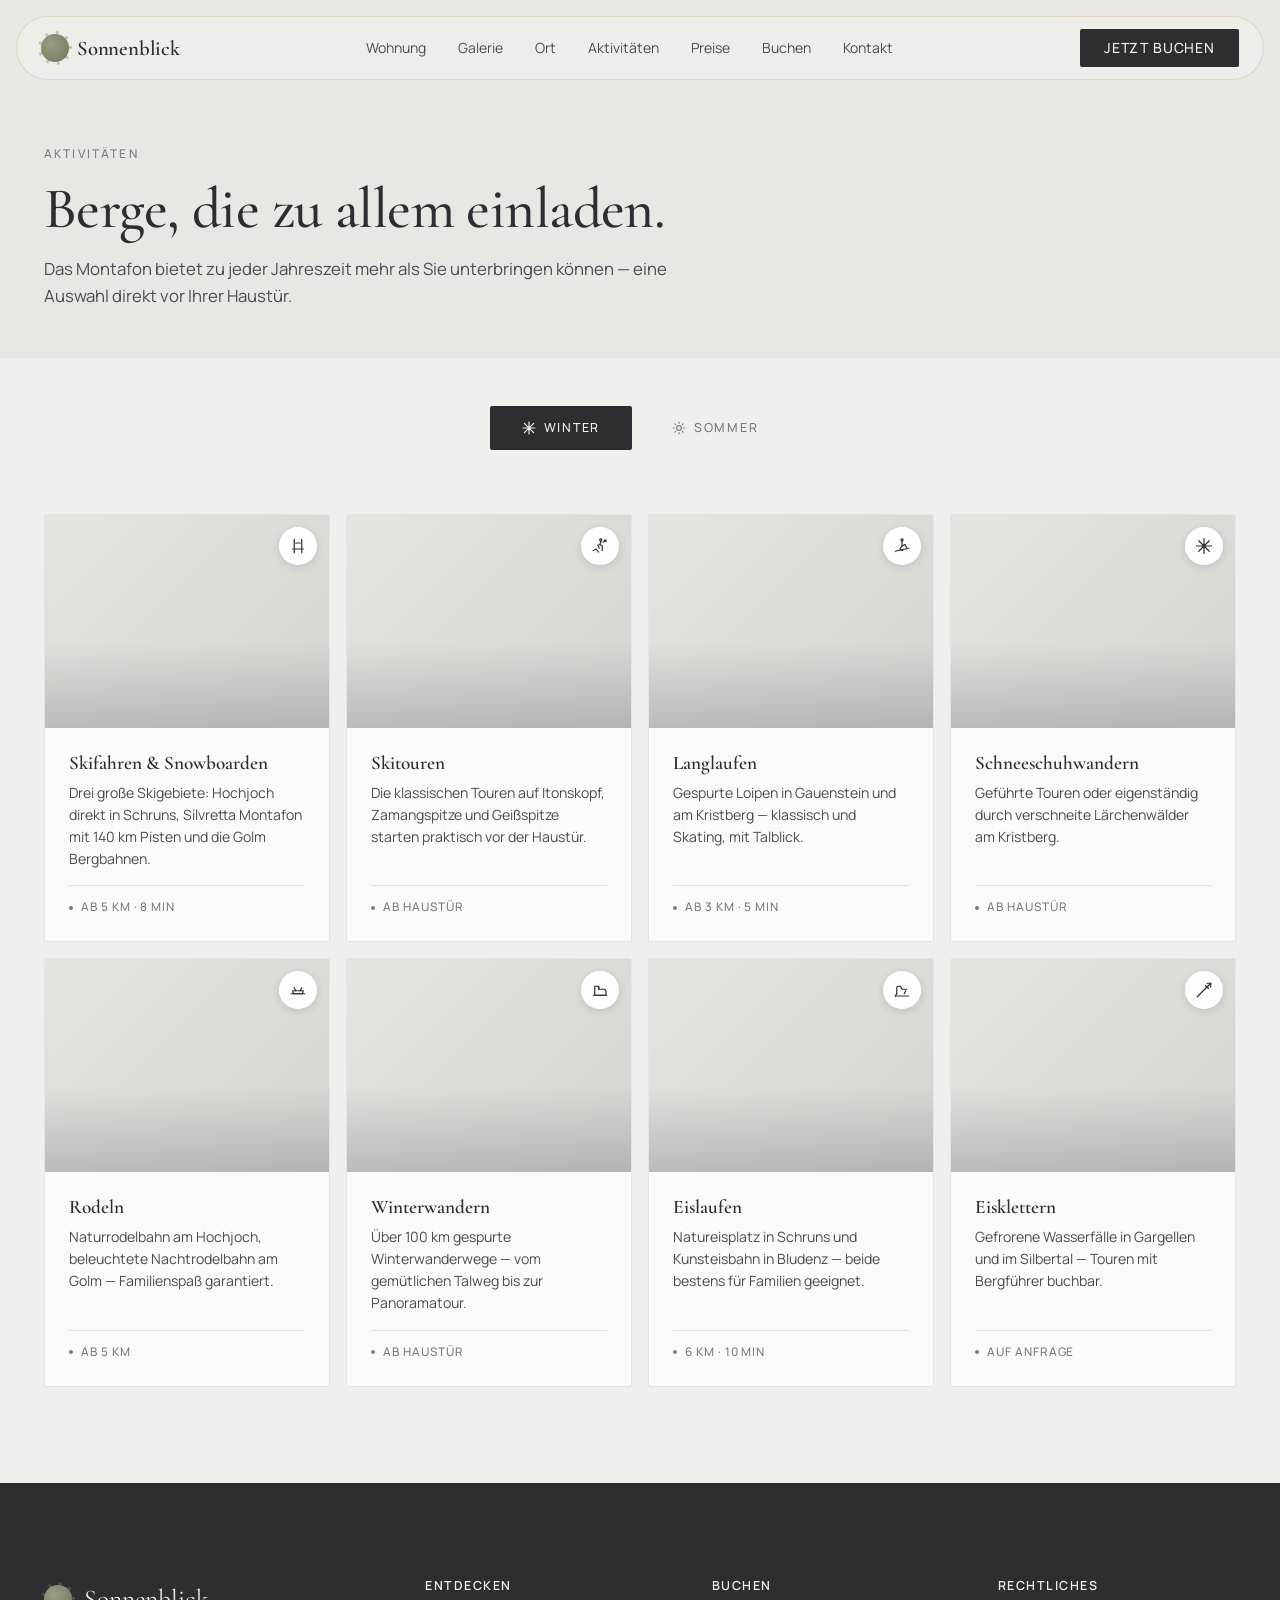
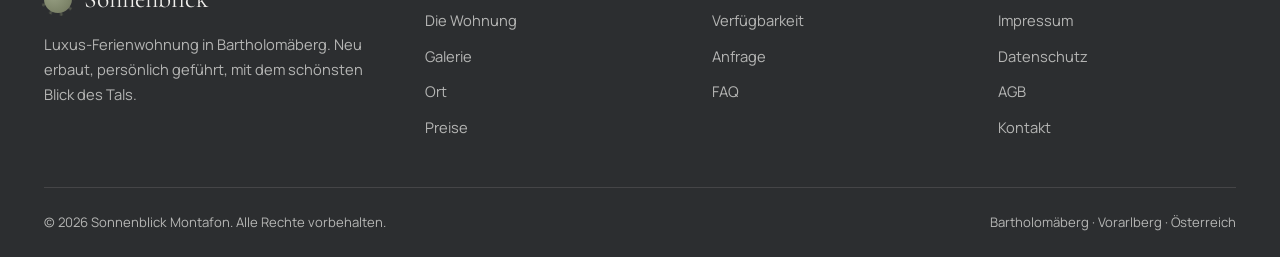
==== aktivitaeten/index.html @ 20664fe9 "Alpine Stein Palette, Aktivitaeten eigene Seite, Polish - Neue Farbpalette: Off-White, Schiefer-Ink," ====
<!DOCTYPE html>
<html lang="de">
<head>
<meta charset="UTF-8" />
<meta name="viewport" content="width=device-width, initial-scale=1.0, viewport-fit=cover" />
<meta name="theme-color" content="#23271F" />
<meta name="description" content="Aktivitäten im Montafon — Winter und Sommer rund um die Ferienwohnung Sonnenblick in Bartholomäberg." />
<title>Aktivitäten · Sonnenblick Montafon</title>
<link rel="preconnect" href="https://fonts.googleapis.com" />
<link rel="preconnect" href="https://fonts.gstatic.com" crossorigin />
<link href="https://fonts.googleapis.com/css2?family=Cormorant+Garamond:ital,wght@0,400;0,500;0,600;0,700;1,400&family=Manrope:wght@400;500;600;700&display=swap" rel="stylesheet" />
<link rel="stylesheet" href="../styles.css" />
<script src="https://cdn.jsdelivr.net/npm/@supabase/supabase-js@2/dist/umd/supabase.min.js"></script>
</head>
<body data-base="..">

<a href="#main" class="skip-link">Zum Inhalt springen</a>

<nav class="nav scrolled" id="nav">
  <a href="../" class="nav-logo">
    <span class="nav-logo-mark"></span>
    <span data-text="brand">Sonnenblick</span>
  </a>
  <div class="nav-links">
    <a href="../wohnung/">Wohnung</a>
    <a href="../galerie/">Galerie</a>
    <a href="../lage/">Ort</a>
    <a href="../aktivitaeten/" class="active">Aktivitäten</a>
    <a href="../preise/">Preise</a>
    <a href="../buchen/">Buchen</a>
    <a href="../kontakt/">Kontakt</a>
  </div>
  <a href="../buchen/" class="btn btn-primary nav-cta">Jetzt buchen</a>
  <button class="nav-toggle" aria-label="Menü öffnen" id="navToggle"><span></span></button>
</nav>

<header class="subpage-hero">
  <div class="container">
    <div class="eyebrow">Aktivitäten</div>
    <h1 data-text="activities_title">Was vor der Haustür wartet.</h1>
    <p data-text="activities_subtitle"></p>
  </div>
</header>

<main id="main">
<section class="activities" id="activities" style="padding-top: var(--s-7);">
  <div class="container">
    <div class="activities-tabs reveal">
      <button class="activity-tab active" data-pane="winter">
        <svg viewBox="0 0 24 24" fill="none" stroke="currentColor" stroke-width="2" stroke-linecap="round"><path d="M12 2v20M2 12h20M4 4l16 16M20 4L4 20"/></svg>
        Winter
      </button>
      <button class="activity-tab" data-pane="summer">
        <svg viewBox="0 0 24 24" fill="none" stroke="currentColor" stroke-width="2" stroke-linecap="round"><circle cx="12" cy="12" r="4"/><path d="M12 2v2M12 20v2M4.93 4.93l1.41 1.41M17.66 17.66l1.41 1.41M2 12h2M20 12h2M4.93 19.07l1.41-1.41M17.66 6.34l1.41-1.41"/></svg>
        Sommer
      </button>
    </div>
    <div class="activities-grid reveal" id="activitiesGrid"></div>
  </div>
</section>
</main>

<footer class="footer">
  <div class="container">
    <div class="footer-grid">
      <div>
        <div class="footer-brand">
          <span class="nav-logo-mark"></span>
          <span data-text="brand">Sonnenblick</span>
        </div>
        <p class="footer-tagline" data-text="footer_tagline"></p>
      </div>
      <div class="footer-col">
        <h4>Entdecken</h4>
        <ul>
          <li><a href="../wohnung/">Die Wohnung</a></li>
          <li><a href="../galerie/">Galerie</a></li>
          <li><a href="../lage/">Ort</a></li>
          <li><a href="../preise/">Preise</a></li>
        </ul>
      </div>
      <div class="footer-col">
        <h4>Buchen</h4>
        <ul>
          <li><a href="../buchen/">Verfügbarkeit</a></li>
          <li><a href="../kontakt/">Anfrage</a></li>
          <li><a href="../kontakt/#faq">FAQ</a></li>
        </ul>
      </div>
      <div class="footer-col">
        <h4>Rechtliches</h4>
        <ul>
          <li><a href="#" onclick="openLegal('impressum');return false;">Impressum</a></li>
          <li><a href="#" onclick="openLegal('datenschutz');return false;">Datenschutz</a></li>
          <li><a href="#" onclick="openLegal('agb');return false;">AGB</a></li>
          <li><a href="../kontakt/">Kontakt</a></li>
        </ul>
      </div>
    </div>
    <div class="footer-bottom">
      <span>© <span id="copyYear"></span> <span data-text="brand">Sonnenblick</span> Montafon. Alle Rechte vorbehalten.</span>
      <span>Bartholomäberg · Vorarlberg · Österreich</span>
    </div>
  </div>
</footer>

<div class="admin-dot" id="adminDot" title=""></div>

<div class="modal-backdrop" id="legalModal">
  <div class="modal">
    <div class="modal-header">
      <h3 class="modal-title" id="legalTitle"></h3>
      <button class="modal-close" onclick="closeModal('legalModal')"><svg width="18" height="18" viewBox="0 0 24 24" fill="none" stroke="currentColor" stroke-width="2"><path d="M18 6L6 18M6 6l12 12"/></svg></button>
    </div>
    <div class="modal-body">
      <div class="legal-content" id="legalContent"></div>
    </div>
  </div>
</div>

<div class="toast" id="toast"></div>

<script src="../app.js"></script>
</body>
</html>
---- styles.css ----
/* ============================================================
   SONNENBLICK MONTAFON — Design Tokens
   Alpine Luxury / Editorial
   ============================================================ */
:root {
  /* Palette — Alpine Stein: cool off-white, slate ink, sage accent */
  --bg: #F0EFEC;
  --bg-elev: #E8E7E2;
  --bg-deep: #D6D5D0;
  --bg-card: #FAFAF8;
  --ink: #2C2E30;
  --ink-soft: #4A4D50;
  --ink-mute: #7A7D80;
  --line: #D5D4CF;
  --line-soft: #E5E4DF;
  --forest: #3A4138;
  --forest-deep: #23271F;
  --wood: #6B6760;
  --gold: #7B8267;
  --gold-soft: #98A084;
  --gold-tint: rgba(123, 130, 103, 0.12);
  --red: #A53A2A;
  --red-soft: rgba(165, 58, 42, 0.10);
  --shadow-sm: 0 1px 2px rgba(28, 30, 32, 0.03), 0 1px 3px rgba(28, 30, 32, 0.05);
  --shadow-md: 0 4px 12px rgba(28, 30, 32, 0.05), 0 2px 4px rgba(28, 30, 32, 0.04);
  --shadow-lg: 0 16px 40px rgba(28, 30, 32, 0.08), 0 4px 12px rgba(28, 30, 32, 0.05);
  --shadow-xl: 0 32px 80px rgba(28, 30, 32, 0.13);

  /* Typography */
  --font-serif: "Cormorant Garamond", ui-serif, Georgia, serif;
  --font-sans: "Manrope", -apple-system, BlinkMacSystemFont, "Segoe UI", sans-serif;

  /* Spacing */
  --s-1: 4px;
  --s-2: 8px;
  --s-3: 12px;
  --s-4: 16px;
  --s-5: 24px;
  --s-6: 32px;
  --s-7: 48px;
  --s-8: 64px;
  --s-9: 96px;
  --s-10: 128px;

  /* Radius */
  --r-sm: 4px;
  --r-md: 8px;
  --r-lg: 16px;
  --r-xl: 24px;
  --r-full: 999px;

  /* Easing */
  --ease-out: cubic-bezier(0.16, 1, 0.3, 1);
  --ease-in-out: cubic-bezier(0.65, 0, 0.35, 1);
  --d-fast: 200ms;
  --d-med: 400ms;
  --d-slow: 700ms;
}

/* ============================================================
   Reset / Base
   ============================================================ */
*, *::before, *::after { box-sizing: border-box; }
html { -webkit-text-size-adjust: 100%; scroll-behavior: smooth; }
body {
  margin: 0;
  font-family: var(--font-sans);
  font-size: 16px;
  line-height: 1.6;
  color: var(--ink);
  background: var(--bg);
  -webkit-font-smoothing: antialiased;
  text-rendering: optimizeLegibility;
  overflow-x: hidden;
  position: relative;
}
/* Subtle paper-grain texture across the entire site — adds tactile luxury */
body::before {
  content: "";
  position: fixed;
  inset: 0;
  pointer-events: none;
  z-index: 1;
  opacity: 0.55;
  mix-blend-mode: multiply;
  background-image: url("data:image/svg+xml;utf8,<svg xmlns='http://www.w3.org/2000/svg' width='240' height='240'><filter id='n'><feTurbulence type='fractalNoise' baseFrequency='0.9' numOctaves='2' stitchTiles='stitch'/><feColorMatrix values='0 0 0 0 0.42 0 0 0 0 0.36 0 0 0 0 0.24 0 0 0 0.18 0'/></filter><rect width='100%' height='100%' filter='url(%23n)'/></svg>");
}
/* Content sits above the grain — only on flow elements; overlay elements keep their own z-index */
header, section, footer {
  position: relative;
  z-index: 2;
}
img { max-width: 100%; display: block; }
button { font: inherit; cursor: pointer; border: none; background: none; color: inherit; }
input, textarea, select { font: inherit; color: inherit; }
a { color: inherit; text-decoration: none; }
h1, h2, h3, h4, h5 {
  font-family: var(--font-serif);
  font-weight: 500;
  letter-spacing: -0.01em;
  margin: 0;
  line-height: 1.15;
}
h1 { font-size: clamp(2.75rem, 7vw, 5.25rem); line-height: 1.02; }
h2 { font-size: clamp(2rem, 4.5vw, 3.25rem); }
h3 { font-size: clamp(1.5rem, 3vw, 2.25rem); }
p { margin: 0; }
.eyebrow {
  font-family: var(--font-sans);
  font-size: 0.75rem;
  font-weight: 500;
  text-transform: uppercase;
  letter-spacing: 0.18em;
  color: var(--wood);
  margin-bottom: var(--s-4);
}
.lead {
  font-family: var(--font-serif);
  font-size: clamp(1.15rem, 1.8vw, 1.4rem);
  font-style: italic;
  font-weight: 400;
  color: var(--ink-soft);
  line-height: 1.5;
}

/* ============================================================
   Layout helpers
   ============================================================ */
.container {
  max-width: 1240px;
  margin: 0 auto;
  padding: 0 var(--s-5);
}
.container-narrow {
  max-width: 880px;
  margin: 0 auto;
  padding: 0 var(--s-5);
}
section {
  padding: var(--s-9) 0;
}
.section-head {
  text-align: center;
  max-width: 720px;
  margin: 0 auto var(--s-8);
}
.section-head p {
  margin-top: var(--s-4);
  color: var(--ink-mute);
  font-size: 1.05rem;
}
.divider {
  width: 32px;
  height: 1px;
  background: var(--line);
  margin: 0 auto var(--s-4);
}

/* ============================================================
   Reveal animation
   ============================================================ */
.reveal {
  opacity: 0;
  transform: translateY(24px);
  transition: opacity 900ms var(--ease-out), transform 900ms var(--ease-out);
  will-change: opacity, transform;
}
.reveal.visible {
  opacity: 1;
  transform: none;
}
.reveal-delay-1 { transition-delay: 100ms; }
.reveal-delay-2 { transition-delay: 200ms; }
.reveal-delay-3 { transition-delay: 300ms; }
.reveal-delay-4 { transition-delay: 400ms; }

@media (prefers-reduced-motion: reduce) {
  .reveal { opacity: 1; transform: none; transition: none; }
  html { scroll-behavior: auto; }
  *, *::before, *::after { animation-duration: 0.001ms !important; transition-duration: 0.001ms !important; }
}

/* Global focus — visible only for keyboard users */
:focus { outline: none; }
a:focus-visible, button:focus-visible, input:focus-visible, textarea:focus-visible, select:focus-visible, [tabindex]:focus-visible {
  outline: 2px solid var(--gold);
  outline-offset: 3px;
  border-radius: 2px;
}

/* Skip link */
.skip-link {
  position: absolute;
  top: -100px;
  left: var(--s-4);
  background: var(--ink);
  color: var(--bg);
  padding: var(--s-3) var(--s-5);
  border-radius: var(--r-md);
  font-size: 0.9rem;
  font-weight: 500;
  z-index: 1000;
  transition: top var(--d-fast) var(--ease-out);
}
.skip-link:focus { top: var(--s-4); }

/* ============================================================
   Buttons
   ============================================================ */
.btn {
  display: inline-flex;
  align-items: center;
  justify-content: center;
  gap: var(--s-2);
  padding: var(--s-3) var(--s-5);
  border-radius: 2px;
  font-weight: 500;
  font-size: 0.88rem;
  letter-spacing: 0.06em;
  text-transform: uppercase;
  transition: transform var(--d-fast) var(--ease-out),
              background-color var(--d-fast) var(--ease-out),
              color var(--d-fast) var(--ease-out),
              border-color var(--d-fast) var(--ease-out),
              box-shadow var(--d-fast) var(--ease-out);
  cursor: pointer;
  white-space: nowrap;
}
.btn-primary {
  background: var(--ink);
  color: var(--bg);
}
.btn-primary:hover {
  background: var(--forest-deep);
}
.btn-gold {
  background: var(--ink);
  color: var(--bg);
}
.btn-gold:hover {
  background: var(--forest-deep);
}
.btn-ghost {
  background: transparent;
  color: var(--ink);
  border: 1px solid var(--ink);
}
.btn-ghost:hover {
  background: var(--ink);
  color: var(--bg);
}
.btn-light {
  background: rgba(250, 250, 248, 0.95);
  color: var(--ink);
  backdrop-filter: blur(10px);
  border: 1px solid rgba(255, 255, 255, 0.4);
}
.btn-light:hover {
  background: #fff;
}
.btn:focus-visible {
  outline: 2px solid var(--gold);
  outline-offset: 3px;
}
.btn:disabled {
  opacity: 0.5;
  cursor: not-allowed;
  transform: none !important;
}
.btn svg {
  width: 16px;
  height: 16px;
  flex-shrink: 0;
}

/* ============================================================
   Navigation
   ============================================================ */
.nav {
  position: fixed;
  top: var(--s-4);
  left: var(--s-4);
  right: var(--s-4);
  z-index: 100;
  background: rgba(240, 239, 236, 0.78);
  backdrop-filter: saturate(180%) blur(14px);
  -webkit-backdrop-filter: saturate(180%) blur(14px);
  border: 1px solid rgba(213, 201, 172, 0.6);
  border-radius: var(--r-full);
  padding: var(--s-3) var(--s-5);
  display: flex;
  align-items: center;
  justify-content: space-between;
  transition: background var(--d-med) var(--ease-out),
              box-shadow var(--d-med) var(--ease-out),
              padding var(--d-med) var(--ease-out);
  max-width: 1280px;
  margin: 0 auto;
}
.nav.scrolled {
  background: rgba(244, 236, 217, 0.94);
  box-shadow: var(--shadow-md);
}
.nav-logo {
  display: flex;
  align-items: center;
  gap: var(--s-2);
  font-family: var(--font-serif);
  font-size: 1.3rem;
  font-weight: 600;
  letter-spacing: -0.01em;
}
.nav-logo-mark {
  width: 28px;
  height: 28px;
  border-radius: 50%;
  background: radial-gradient(circle at 35% 35%, var(--gold-soft), var(--gold) 70%, var(--wood));
  position: relative;
  flex-shrink: 0;
}
.nav-logo-mark::after {
  content: "";
  position: absolute;
  inset: -3px;
  border-radius: 50%;
  background: conic-gradient(from 0deg, transparent 0deg, var(--gold) 8deg, transparent 16deg,
                                          transparent 40deg, var(--gold) 48deg, transparent 56deg,
                                          transparent 80deg, var(--gold) 88deg, transparent 96deg,
                                          transparent 120deg, var(--gold) 128deg, transparent 136deg,
                                          transparent 160deg, var(--gold) 168deg, transparent 176deg,
                                          transparent 200deg, var(--gold) 208deg, transparent 216deg,
                                          transparent 240deg, var(--gold) 248deg, transparent 256deg,
                                          transparent 280deg, var(--gold) 288deg, transparent 296deg,
                                          transparent 320deg, var(--gold) 328deg, transparent 336deg);
  opacity: 0.5;
  z-index: -1;
}
.nav-links {
  display: flex;
  gap: var(--s-6);
  align-items: center;
}
.nav-links a {
  font-size: 0.875rem;
  color: var(--ink-soft);
  position: relative;
  transition: color var(--d-fast) var(--ease-out);
}
.nav-links a:hover {
  color: var(--ink);
}
.nav-links a::after {
  content: "";
  position: absolute;
  left: 0;
  right: 0;
  bottom: -4px;
  height: 1px;
  background: var(--gold);
  transform: scaleX(0);
  transform-origin: left;
  transition: transform var(--d-fast) var(--ease-out);
}
.nav-links a:hover::after {
  transform: scaleX(1);
}
.nav-cta {
  font-size: 0.875rem;
  padding: var(--s-2) var(--s-5);
}
.nav-toggle {
  display: none;
  width: 32px;
  height: 32px;
  align-items: center;
  justify-content: center;
}
.nav-toggle span {
  display: block;
  width: 20px;
  height: 1.5px;
  background: var(--ink);
  position: relative;
}
.nav-toggle span::before, .nav-toggle span::after {
  content: "";
  position: absolute;
  width: 20px;
  height: 1.5px;
  background: var(--ink);
  left: 0;
}
.nav-toggle span::before { top: -6px; }
.nav-toggle span::after { top: 6px; }
@media (max-width: 880px) {
  .nav-links, .nav .nav-cta { display: none; }
  .nav-toggle { display: flex; }
  .nav-mobile-open .nav-links {
    display: flex;
    position: absolute;
    flex-direction: column;
    top: calc(100% + 8px);
    left: 0;
    right: 0;
    background: var(--bg-elev);
    border: 1px solid var(--line);
    border-radius: var(--r-lg);
    padding: var(--s-5);
    box-shadow: var(--shadow-lg);
    gap: var(--s-4);
  }
  .nav-mobile-open .nav-cta {
    display: inline-flex;
    margin-top: var(--s-2);
  }
}

/* ============================================================
   Hero
   ============================================================ */
.hero {
  position: relative;
  height: 100vh;
  min-height: 640px;
  max-height: 980px;
  overflow: hidden;
  display: flex;
  align-items: center;
  color: #fff;
  isolation: isolate;
}
.hero-media {
  position: absolute;
  inset: 0;
  z-index: -2;
}
.hero-media img {
  width: 100%;
  height: 110%;
  object-fit: cover;
  object-position: center;
  transform: translateY(0);
  will-change: transform;
}
.hero-media::after {
  content: "";
  position: absolute;
  inset: 0;
  background:
    linear-gradient(180deg, rgba(28, 30, 32, 0.45) 0%, rgba(28, 30, 32, 0.15) 35%, rgba(28, 30, 32, 0.65) 100%),
    radial-gradient(ellipse at 50% 65%, rgba(28, 30, 32, 0) 40%, rgba(28, 30, 32, 0.35) 100%);
}
.hero-content {
  position: relative;
  z-index: 1;
  max-width: 760px;
  padding: 0 var(--s-5);
  margin: 0 auto;
  text-align: center;
}
.hero-eyebrow {
  display: inline-flex;
  align-items: center;
  gap: var(--s-3);
  font-size: 0.75rem;
  font-weight: 400;
  text-transform: uppercase;
  letter-spacing: 0.28em;
  color: rgba(255, 255, 255, 0.92);
  margin-bottom: var(--s-5);
}
.hero-eyebrow::before, .hero-eyebrow::after {
  content: "";
  display: inline-block;
  width: 32px;
  height: 1px;
  background: rgba(255, 255, 255, 0.7);
}
.hero h1 {
  font-weight: 300;
  letter-spacing: -0.025em;
  margin-bottom: var(--s-6);
  text-shadow: 0 2px 30px rgba(0, 0, 0, 0.3);
}
.hero h1 em {
  font-style: italic;
  font-weight: 400;
  color: rgba(255, 255, 255, 0.95);
}
.hero-sub {
  font-size: clamp(1rem, 1.4vw, 1.15rem);
  font-weight: 300;
  max-width: 540px;
  margin: 0 auto var(--s-7);
  color: rgba(255, 255, 255, 0.85);
  line-height: 1.7;
  letter-spacing: 0.005em;
}
.hero-ctas {
  display: flex;
  gap: var(--s-3);
  justify-content: center;
  flex-wrap: wrap;
}
.hero-meta {
  position: absolute;
  bottom: var(--s-6);
  left: 0;
  right: 0;
  display: flex;
  align-items: center;
  justify-content: space-between;
  padding: 0 var(--s-7);
  z-index: 1;
  color: rgba(255, 255, 255, 0.85);
  font-size: 0.78rem;
  letter-spacing: 0.12em;
  text-transform: uppercase;
}
.hero-meta-item {
  display: flex;
  align-items: center;
  gap: var(--s-2);
}
.hero-scroll {
  display: flex;
  flex-direction: column;
  align-items: center;
  gap: var(--s-2);
  font-size: 0.7rem;
  letter-spacing: 0.2em;
}
.hero-scroll-line {
  width: 1px;
  height: 32px;
  background: rgba(255, 255, 255, 0.6);
  position: relative;
  overflow: hidden;
}
.hero-scroll-line::after {
  content: "";
  position: absolute;
  top: -16px;
  left: 0;
  width: 100%;
  height: 16px;
  background: #fff;
  animation: scrollDown 2.4s var(--ease-in-out) infinite;
}
@keyframes scrollDown {
  0% { transform: translateY(0); }
  100% { transform: translateY(64px); }
}
@media (max-width: 720px) {
  .hero-meta { padding: 0 var(--s-4); flex-direction: column; gap: var(--s-3); }
  .hero-meta-item:nth-child(2) { display: none; }
}

/* ============================================================
   About / Apartment specs
   ============================================================ */
.about {
  background:
    radial-gradient(ellipse at 80% 20%, rgba(123, 130, 103, 0.06) 0%, transparent 55%),
    var(--bg);
}
.about-grid {
  display: grid;
  grid-template-columns: 1.1fr 1fr;
  gap: var(--s-9);
  align-items: center;
}
.about-text h2 { margin-bottom: var(--s-4); }
.about-text .lead { margin-bottom: var(--s-5); }
.about-text p { color: var(--ink-soft); margin-bottom: var(--s-4); }
.about-image {
  position: relative;
  aspect-ratio: 4 / 5;
  border-radius: var(--r-lg);
  overflow: hidden;
  box-shadow: var(--shadow-lg);
}
.about-image img {
  width: 100%;
  height: 100%;
  object-fit: cover;
  transition: transform 1.4s var(--ease-out);
}
.about-image:hover img { transform: scale(1.04); }
.about-image-badge {
  position: absolute;
  bottom: var(--s-5);
  left: var(--s-5);
  background: rgba(249, 242, 223, 0.96);
  backdrop-filter: blur(8px);
  padding: var(--s-3) var(--s-5);
  border-radius: var(--r-full);
  font-size: 0.78rem;
  font-weight: 500;
  letter-spacing: 0.08em;
  text-transform: uppercase;
  color: var(--ink);
  display: flex;
  align-items: center;
  gap: var(--s-2);
}

.specs {
  display: grid;
  grid-template-columns: repeat(4, 1fr);
  gap: var(--s-5);
  margin-top: var(--s-7);
  padding-top: var(--s-7);
  border-top: 1px solid var(--line);
}
.spec {
  display: flex;
  flex-direction: column;
  gap: var(--s-1);
}
.spec-val {
  font-family: var(--font-serif);
  font-size: 2rem;
  font-weight: 500;
  color: var(--ink);
  line-height: 1;
}
.spec-label {
  font-size: 0.78rem;
  letter-spacing: 0.1em;
  text-transform: uppercase;
  color: var(--ink-mute);
}

.amenities {
  margin-top: var(--s-9);
}
.amenities-title {
  font-family: var(--font-serif);
  font-size: 1.5rem;
  margin-bottom: var(--s-6);
  display: flex;
  align-items: center;
  gap: var(--s-4);
}
.amenities-title::after {
  content: "";
  flex: 1;
  height: 1px;
  background: var(--line);
}
.amenities-grid {
  display: grid;
  grid-template-columns: repeat(auto-fill, minmax(240px, 1fr));
  gap: var(--s-3);
}
.amenity {
  display: flex;
  align-items: center;
  gap: var(--s-3);
  padding: var(--s-4);
  background: var(--bg-elev);
  border-radius: var(--r-md);
  border: 1px solid var(--line-soft);
  transition: background var(--d-fast) var(--ease-out),
              border-color var(--d-fast) var(--ease-out),
              transform var(--d-fast) var(--ease-out);
}
.amenity:hover {
  background: #fff;
  border-color: var(--gold);
}
.amenity-icon {
  width: 36px;
  height: 36px;
  border-radius: 50%;
  background: var(--gold-tint);
  display: flex;
  align-items: center;
  justify-content: center;
  color: var(--gold);
  flex-shrink: 0;
}
.amenity-icon svg { width: 18px; height: 18px; }
.amenity-text {
  font-size: 0.92rem;
  color: var(--ink);
  font-weight: 500;
}

@media (max-width: 880px) {
  .about-grid { grid-template-columns: 1fr; gap: var(--s-7); }
  .specs { grid-template-columns: repeat(2, 1fr); }
}

/* ============================================================
   Gallery
   ============================================================ */
.gallery {
  background:
    linear-gradient(180deg, var(--bg) 0%, var(--bg-elev) 100%);
}
.gallery-grid {
  display: grid;
  grid-template-columns: repeat(12, 1fr);
  grid-auto-rows: 140px;
  gap: var(--s-3);
}
.gallery-item {
  position: relative;
  overflow: hidden;
  border-radius: var(--r-md);
  cursor: pointer;
  background: var(--line);
}
.gallery-item img {
  width: 100%;
  height: 100%;
  object-fit: cover;
  transition: transform 0.9s var(--ease-out), filter 0.6s var(--ease-out);
}
.gallery-item::after {
  content: "";
  position: absolute;
  inset: 0;
  background: linear-gradient(180deg, transparent 50%, rgba(28, 30, 32, 0.55) 100%);
  opacity: 0;
  transition: opacity var(--d-fast) var(--ease-out);
}
.gallery-item:hover img { transform: scale(1.06); }
.gallery-item:hover::after { opacity: 1; }
.gallery-item .gallery-caption {
  position: absolute;
  bottom: var(--s-3);
  left: var(--s-4);
  color: #fff;
  font-size: 0.85rem;
  font-weight: 500;
  letter-spacing: 0.06em;
  z-index: 1;
  opacity: 0;
  transform: translateY(8px);
  transition: opacity var(--d-fast) var(--ease-out), transform var(--d-fast) var(--ease-out);
}
.gallery-item:hover .gallery-caption {
  opacity: 1;
  transform: none;
}
/* Masonry pattern - first item large */
.gallery-item:nth-child(1) { grid-column: span 6; grid-row: span 3; }
.gallery-item:nth-child(2) { grid-column: span 6; grid-row: span 2; }
.gallery-item:nth-child(3) { grid-column: span 3; grid-row: span 2; }
.gallery-item:nth-child(4) { grid-column: span 3; grid-row: span 2; }
.gallery-item:nth-child(5) { grid-column: span 4; grid-row: span 2; }
.gallery-item:nth-child(6) { grid-column: span 4; grid-row: span 2; }
.gallery-item:nth-child(7) { grid-column: span 4; grid-row: span 2; }
.gallery-item:nth-child(8) { grid-column: span 12; grid-row: span 2; }

@media (max-width: 720px) {
  .gallery-grid { grid-template-columns: repeat(2, 1fr); grid-auto-rows: 130px; }
  .gallery-item:nth-child(n) { grid-column: span 1; grid-row: span 2; }
  .gallery-item:nth-child(1), .gallery-item:nth-child(8) { grid-column: span 2; grid-row: span 2; }
}

/* Lightbox */
.lightbox {
  position: fixed;
  inset: 0;
  background: rgba(15, 20, 14, 0.94);
  z-index: 200;
  display: none;
  align-items: center;
  justify-content: center;
  padding: var(--s-7);
}
.lightbox.open { display: flex; animation: fadeIn 300ms var(--ease-out); }
@keyframes fadeIn { from { opacity: 0; } to { opacity: 1; } }
.lightbox-img {
  max-width: 100%;
  max-height: 100%;
  object-fit: contain;
  border-radius: var(--r-md);
  box-shadow: var(--shadow-xl);
  animation: zoomIn 400ms var(--ease-out);
}
@keyframes zoomIn {
  from { opacity: 0; transform: scale(0.96); }
  to { opacity: 1; transform: scale(1); }
}
.lightbox-close, .lightbox-prev, .lightbox-next {
  position: absolute;
  width: 48px;
  height: 48px;
  border-radius: 50%;
  background: rgba(255, 255, 255, 0.12);
  color: #fff;
  backdrop-filter: blur(8px);
  display: flex;
  align-items: center;
  justify-content: center;
  transition: background var(--d-fast) var(--ease-out);
}
.lightbox-close:hover, .lightbox-prev:hover, .lightbox-next:hover {
  background: rgba(255, 255, 255, 0.24);
}
.lightbox-close { top: var(--s-5); right: var(--s-5); }
.lightbox-prev { left: var(--s-5); top: 50%; transform: translateY(-50%); }
.lightbox-next { right: var(--s-5); top: 50%; transform: translateY(-50%); }
.lightbox-caption {
  position: absolute;
  bottom: var(--s-5);
  left: 50%;
  transform: translateX(-50%);
  color: #fff;
  font-size: 0.9rem;
  letter-spacing: 0.06em;
  background: rgba(0, 0, 0, 0.4);
  padding: var(--s-2) var(--s-5);
  border-radius: var(--r-full);
}

/* ============================================================
   Location
   ============================================================ */
.location {
  background:
    linear-gradient(180deg, var(--bg) 0%, var(--bg-elev) 100%);
}
.location-grid {
  display: grid;
  grid-template-columns: 1fr 1fr;
  gap: var(--s-9);
  align-items: center;
}
.location-text h2 { margin-bottom: var(--s-4); }
.location-text p {
  color: var(--ink-soft);
  margin-bottom: var(--s-4);
}
.location-features {
  display: grid;
  grid-template-columns: repeat(2, 1fr);
  gap: var(--s-3);
  margin: var(--s-6) 0;
}
.loc-feature {
  display: flex;
  gap: var(--s-3);
  align-items: flex-start;
}
.loc-feature-dot {
  width: 8px;
  height: 8px;
  background: var(--gold);
  border-radius: 50%;
  margin-top: 8px;
  flex-shrink: 0;
}
.loc-feature-text {
  font-size: 0.95rem;
}
.loc-feature-text strong {
  display: block;
  font-weight: 600;
  margin-bottom: 2px;
}
.loc-feature-text span {
  color: var(--ink-mute);
  font-size: 0.85rem;
}
.location-map {
  position: relative;
  aspect-ratio: 4 / 5;
  border-radius: var(--r-lg);
  overflow: hidden;
  box-shadow: var(--shadow-lg);
  background: linear-gradient(135deg, #c5d2c1, #8aa294);
}
.location-map img {
  width: 100%;
  height: 100%;
  object-fit: cover;
}
.location-pin {
  position: absolute;
  top: 50%;
  left: 50%;
  transform: translate(-50%, -100%);
  display: flex;
  flex-direction: column;
  align-items: center;
  gap: var(--s-1);
  z-index: 2;
}
.location-pin-label {
  background: rgba(249, 242, 223, 0.96);
  padding: var(--s-2) var(--s-3);
  border-radius: var(--r-full);
  font-size: 0.78rem;
  font-weight: 600;
  letter-spacing: 0.04em;
  white-space: nowrap;
  box-shadow: var(--shadow-md);
}
.location-pin-marker {
  width: 24px;
  height: 24px;
  background: var(--gold);
  border-radius: 50% 50% 50% 0;
  transform: rotate(-45deg);
  border: 3px solid #fff;
  box-shadow: var(--shadow-md);
  position: relative;
}
.location-pin-marker::after {
  content: "";
  position: absolute;
  top: -8px;
  left: -8px;
  right: -8px;
  bottom: -8px;
  border-radius: 50%;
  background: var(--gold);
  opacity: 0.3;
  animation: ping 2s var(--ease-out) infinite;
}
@keyframes ping {
  0% { transform: scale(0.6); opacity: 0.5; }
  100% { transform: scale(1.6); opacity: 0; }
}
.location-map-cta {
  position: absolute;
  bottom: var(--s-5);
  left: var(--s-5);
  right: var(--s-5);
  display: flex;
  justify-content: center;
}
@media (max-width: 880px) {
  .location-grid { grid-template-columns: 1fr; gap: var(--s-7); }
}

/* ============================================================
   Activities
   ============================================================ */
.activities {
  background: var(--bg);
  color: var(--ink);
  position: relative;
  overflow: hidden;
}
.activities h2 { color: var(--ink); }
.activities .eyebrow { color: var(--ink-mute); }
.activities .section-head p { color: var(--ink-soft); }
.activities .activity-tab { color: var(--ink-mute); }
.activities .activity-tab:hover { color: var(--ink); }
.activities .activity-tab.active {
  background: var(--ink);
  color: var(--bg);
}
.activities .activity-card {
  background: var(--bg-card);
  border: 1px solid var(--line-soft);
  box-shadow: none;
  color: var(--ink);
}
.activities .activity-card h3 { color: var(--ink); }
.activities .activity-card p { color: var(--ink-soft); }
.activities .activity-card .activity-meta { color: var(--ink-mute); }
.activities .activity-card .activity-icon-badge { color: var(--ink); }
.activities-tabs {
  display: flex;
  justify-content: center;
  gap: var(--s-2);
  margin-bottom: var(--s-8);
}
.activity-tab {
  padding: var(--s-3) var(--s-6);
  font-size: 0.78rem;
  font-weight: 500;
  letter-spacing: 0.14em;
  text-transform: uppercase;
  border-radius: 2px;
  color: var(--ink-mute);
  transition: background var(--d-fast) var(--ease-out), color var(--d-fast) var(--ease-out);
  cursor: pointer;
  display: inline-flex;
  align-items: center;
  gap: var(--s-2);
}
.activity-tab svg { width: 14px; height: 14px; }
.activity-tab:hover { color: var(--ink); }
.activity-tab.active {
  background: var(--ink);
  color: var(--bg);
}
.activities-grid {
  display: grid;
  grid-template-columns: repeat(4, 1fr);
  gap: var(--s-4);
}
.activity-pane { display: none; }
.activity-pane.active {
  display: contents;
  animation: actFade 500ms var(--ease-out);
}
@keyframes actFade {
  from { opacity: 0; transform: translateY(8px); }
  to { opacity: 1; transform: none; }
}
.activity-card {
  background: var(--bg-card);
  border: 1px solid var(--line-soft);
  border-radius: 2px;
  overflow: hidden;
  transition: transform var(--d-med) var(--ease-out),
              box-shadow var(--d-med) var(--ease-out),
              border-color var(--d-fast) var(--ease-out);
  position: relative;
  cursor: default;
  display: flex;
  flex-direction: column;
}
.activity-card:hover {
  transform: translateY(-4px);
  box-shadow: var(--shadow-lg);
  border-color: var(--gold);
}
.activity-image {
  position: relative;
  aspect-ratio: 4 / 3;
  overflow: hidden;
  background: linear-gradient(135deg, var(--line-soft), var(--line));
}
.activity-image img {
  width: 100%;
  height: 100%;
  object-fit: cover;
  transition: transform 1.1s var(--ease-out);
}
.activity-card:hover .activity-image img { transform: scale(1.06); }
.activity-image::after {
  content: "";
  position: absolute;
  inset: 0;
  background: linear-gradient(180deg, rgba(28, 30, 32,0) 60%, rgba(28, 30, 32,0.18) 100%);
  pointer-events: none;
}
.activity-icon-badge {
  position: absolute;
  top: var(--s-3);
  right: var(--s-3);
  width: 38px;
  height: 38px;
  border-radius: 50%;
  background: rgba(255, 255, 255, 0.94);
  backdrop-filter: blur(10px);
  -webkit-backdrop-filter: blur(10px);
  color: var(--ink);
  display: flex;
  align-items: center;
  justify-content: center;
  z-index: 1;
  box-shadow: 0 2px 8px rgba(0, 0, 0, 0.12);
  transition: background var(--d-fast) var(--ease-out), color var(--d-fast) var(--ease-out);
}
.activity-card:hover .activity-icon-badge {
  background: var(--gold);
  color: #fff;
}
.activity-icon-badge svg { width: 18px; height: 18px; }
.activity-body {
  padding: var(--s-5);
  display: flex;
  flex-direction: column;
  flex: 1;
}
.activity-card h3 {
  font-family: var(--font-serif);
  font-size: 1.2rem;
  font-weight: 600;
  margin-bottom: var(--s-2);
  letter-spacing: 0;
}
.activity-card p {
  font-size: 0.88rem;
  color: var(--ink-soft);
  line-height: 1.55;
  margin-bottom: var(--s-4);
  flex: 1;
}
.activity-meta {
  font-size: 0.74rem;
  letter-spacing: 0.08em;
  text-transform: uppercase;
  color: var(--ink-mute);
  font-weight: 500;
  display: flex;
  align-items: center;
  gap: var(--s-2);
  padding-top: var(--s-3);
  border-top: 1px solid var(--line-soft);
}
.activity-meta::before {
  content: "";
  width: 4px;
  height: 4px;
  background: var(--gold);
  border-radius: 50%;
}
@media (max-width: 1024px) {
  .activities-grid { grid-template-columns: repeat(3, 1fr); }
}
@media (max-width: 720px) {
  .activities-grid { grid-template-columns: repeat(2, 1fr); gap: var(--s-3); }
  .activity-card { padding: var(--s-4); }
}
@media (max-width: 420px) {
  .activities-grid { grid-template-columns: 1fr; }
}

/* ============================================================
   Service Links (Wetter, Ausflüge, Webcams)
   ============================================================ */
.service {
  background:
    linear-gradient(180deg, var(--bg-elev) 0%, var(--bg) 100%);
  padding: var(--s-9) 0;
}
.service-head {
  text-align: center;
  margin-bottom: var(--s-7);
}
.service-head .eyebrow { margin-bottom: var(--s-2); }
.service-head h3 {
  font-size: clamp(1.5rem, 3vw, 2rem);
  font-weight: 500;
  letter-spacing: -0.01em;
}
.service-grid {
  display: grid;
  grid-template-columns: repeat(3, 1fr);
  gap: var(--s-4);
}
.service-card {
  display: flex;
  flex-direction: column;
  gap: var(--s-3);
  padding: var(--s-6);
  background: var(--bg-card);
  border: 1px solid var(--line-soft);
  border-radius: var(--r-lg);
  transition: transform var(--d-med) var(--ease-out),
              box-shadow var(--d-med) var(--ease-out),
              border-color var(--d-fast) var(--ease-out);
  position: relative;
  overflow: hidden;
}
.service-card::after {
  content: "";
  position: absolute;
  top: 0; left: 0;
  width: 100%; height: 2px;
  background: var(--gold);
  transform: scaleX(0);
  transform-origin: left;
  transition: transform var(--d-med) var(--ease-out);
}
.service-card:hover {
  transform: translateY(-3px);
  box-shadow: var(--shadow-md);
  border-color: var(--gold);
}
.service-card:hover::after { transform: scaleX(1); }
.service-icon {
  width: 40px;
  height: 40px;
  border-radius: var(--r-md);
  background: var(--gold-tint);
  color: var(--gold);
  display: flex;
  align-items: center;
  justify-content: center;
}
.service-icon svg { width: 22px; height: 22px; }
.service-card h4 {
  font-family: var(--font-serif);
  font-size: 1.25rem;
  font-weight: 600;
  margin: 0;
}
.service-card p {
  font-size: 0.9rem;
  color: var(--ink-soft);
  line-height: 1.55;
  margin: 0;
  flex: 1;
}
.service-link {
  display: inline-flex;
  align-items: center;
  gap: var(--s-2);
  font-size: 0.82rem;
  font-weight: 500;
  letter-spacing: 0.08em;
  text-transform: uppercase;
  color: var(--ink);
  padding-top: var(--s-3);
  border-top: 1px solid var(--line-soft);
}
.service-link svg {
  width: 14px; height: 14px;
  transition: transform var(--d-fast) var(--ease-out);
}
.service-card:hover .service-link svg { transform: translateX(3px); }
@media (max-width: 880px) {
  .service-grid { grid-template-columns: 1fr; }
}

/* ============================================================
   Prices
   ============================================================ */
.prices {
  background:
    radial-gradient(ellipse at 50% 100%, rgba(123, 130, 103, 0.06) 0%, transparent 60%),
    var(--forest-deep);
  color: var(--bg);
}
.prices h2 { color: var(--bg); }
.prices .section-head p { color: rgba(240, 239, 236, 0.7); }
.prices-table {
  background: rgba(255, 255, 255, 0.04);
  border-radius: var(--r-lg);
  overflow: hidden;
  border: 1px solid rgba(255, 255, 255, 0.08);
  max-width: 880px;
  margin: 0 auto;
}
.price-row {
  display: grid;
  grid-template-columns: 1fr auto auto;
  gap: var(--s-5);
  padding: var(--s-5) var(--s-7);
  border-bottom: 1px solid rgba(255, 255, 255, 0.06);
  align-items: center;
}
.price-row:last-child { border-bottom: none; }
.price-row.header {
  background: rgba(255, 255, 255, 0.04);
  font-size: 0.78rem;
  letter-spacing: 0.1em;
  text-transform: uppercase;
  color: rgba(240, 239, 236, 0.55);
}
.price-name {
  font-family: var(--font-serif);
  font-size: 1.15rem;
  font-weight: 500;
}
.price-row.header .price-name { font-family: var(--font-sans); font-size: 0.78rem; font-weight: 500; }
.price-period {
  font-size: 0.85rem;
  color: rgba(240, 239, 236, 0.6);
  text-align: right;
}
.price-amount {
  font-family: var(--font-serif);
  font-size: 1.4rem;
  font-weight: 500;
  color: var(--gold-soft);
  text-align: right;
  white-space: nowrap;
}
.price-row.header .price-amount { font-family: var(--font-sans); font-size: 0.78rem; color: rgba(240, 239, 236, 0.55); font-weight: 500; }
.price-fine {
  max-width: 880px;
  margin: var(--s-6) auto 0;
  text-align: center;
  font-size: 0.85rem;
  color: rgba(240, 239, 236, 0.55);
  line-height: 1.7;
}

@media (max-width: 640px) {
  .price-row { grid-template-columns: 1fr auto; padding: var(--s-4) var(--s-5); gap: var(--s-3); }
  .price-period { grid-column: 1 / -1; text-align: left; font-size: 0.78rem; margin-top: -4px; }
  .price-row.header .price-period { display: none; }
}

/* ============================================================
   Booking / Calendar
   ============================================================ */
.booking {
  background:
    radial-gradient(ellipse at 20% 30%, rgba(123, 130, 103, 0.06) 0%, transparent 50%),
    var(--bg);
}
.booking-wrap {
  display: grid;
  grid-template-columns: 1.4fr 1fr;
  gap: var(--s-7);
  align-items: start;
}
.calendar-card {
  background: var(--bg-card);
  border-radius: var(--r-lg);
  padding: var(--s-6);
  border: 1px solid var(--line);
  box-shadow: var(--shadow-md);
}
.calendar-header {
  display: flex;
  align-items: center;
  justify-content: space-between;
  margin-bottom: var(--s-5);
}
.calendar-title {
  font-family: var(--font-serif);
  font-size: 1.4rem;
  font-weight: 500;
}
.calendar-nav {
  display: flex;
  gap: var(--s-2);
}
.calendar-nav button {
  width: 36px;
  height: 36px;
  border-radius: 50%;
  border: 1px solid var(--line);
  display: flex;
  align-items: center;
  justify-content: center;
  color: var(--ink);
  transition: background var(--d-fast) var(--ease-out), border-color var(--d-fast) var(--ease-out);
}
.calendar-nav button:hover {
  background: var(--bg);
  border-color: var(--ink);
}
.calendar-nav button:disabled {
  opacity: 0.3;
  cursor: not-allowed;
}
.calendar-months {
  display: grid;
  grid-template-columns: 1fr 1fr;
  gap: var(--s-6);
}
.calendar-month-label {
  text-align: center;
  font-family: var(--font-serif);
  font-size: 1.15rem;
  margin-bottom: var(--s-3);
  font-weight: 500;
}
.calendar-grid {
  display: grid;
  grid-template-columns: repeat(7, 1fr);
  gap: 2px;
}
.calendar-weekday {
  text-align: center;
  font-size: 0.7rem;
  font-weight: 500;
  color: var(--ink-mute);
  letter-spacing: 0.08em;
  text-transform: uppercase;
  padding: var(--s-2) 0;
}
.calendar-day {
  aspect-ratio: 1;
  display: flex;
  flex-direction: column;
  align-items: center;
  justify-content: center;
  border-radius: var(--r-sm);
  cursor: pointer;
  position: relative;
  font-size: 0.78rem;
  transition: background var(--d-fast) var(--ease-out), color var(--d-fast) var(--ease-out);
  background: transparent;
  color: var(--ink);
  border: 1px solid transparent;
  user-select: none;
}
.calendar-day.empty { cursor: default; }
.calendar-day-num { font-weight: 500; line-height: 1; }
.calendar-day-price {
  font-size: 0.6rem;
  color: var(--ink-mute);
  margin-top: 2px;
  font-feature-settings: "tnum";
  letter-spacing: 0;
}
.calendar-day:hover:not(.empty):not(.disabled):not(.blocked) {
  background: var(--bg);
}
.calendar-day.past, .calendar-day.disabled {
  color: var(--line);
  cursor: not-allowed;
}
.calendar-day.past .calendar-day-price, .calendar-day.disabled .calendar-day-price { color: var(--line); }
.calendar-day.blocked {
  background: var(--red-soft);
  color: var(--red);
  cursor: not-allowed;
  text-decoration: line-through;
}
.calendar-day.blocked .calendar-day-price { color: var(--red); opacity: 0.6; }
.calendar-day.requested {
  border: 1px dashed var(--gold);
  color: var(--wood);
}
.calendar-day.pending-instant {
  background: var(--gold-tint);
  color: var(--wood);
  border: 1px dashed var(--gold);
  cursor: not-allowed;
}
.calendar-day.pending-instant .calendar-day-price { color: var(--wood); opacity: 0.6; }
.calendar-day.pending-inquiry {
  border: 1px dotted var(--gold);
  color: var(--wood);
}
.calendar-day.pending-inquiry .calendar-day-price { color: var(--wood); opacity: 0.75; }
.calendar-day.pending-inquiry::before {
  content: "";
  position: absolute;
  top: 4px;
  right: 4px;
  width: 5px;
  height: 5px;
  border-radius: 50%;
  background: var(--gold);
  opacity: 0.7;
}
.calendar-day.selected-start, .calendar-day.selected-end {
  background: var(--gold);
  color: #fff;
  font-weight: 600;
}
.calendar-day.selected-start .calendar-day-price,
.calendar-day.selected-end .calendar-day-price {
  color: rgba(255, 255, 255, 0.85);
}
.calendar-day.in-range {
  background: var(--gold-tint);
  color: var(--ink);
}
.calendar-day.today::after {
  content: "";
  position: absolute;
  bottom: 6px;
  width: 4px;
  height: 4px;
  border-radius: 50%;
  background: var(--gold);
}
.calendar-day.selected-start.today::after,
.calendar-day.selected-end.today::after { background: #fff; }

.calendar-legend {
  display: flex;
  flex-wrap: wrap;
  gap: var(--s-4);
  margin-top: var(--s-5);
  padding-top: var(--s-5);
  border-top: 1px solid var(--line);
  font-size: 0.78rem;
  color: var(--ink-mute);
}
.legend-item { display: flex; align-items: center; gap: var(--s-2); }
.legend-dot { width: 12px; height: 12px; border-radius: 3px; flex-shrink: 0; }
.legend-dot.free { background: var(--bg); border: 1px solid var(--line); }
.legend-dot.selected { background: var(--gold); }
.legend-dot.blocked { background: var(--red-soft); border: 1px solid var(--red); }
.legend-dot.requested { background: var(--gold-tint); border: 1px dashed var(--gold); }
.legend-dot.inquiry { background: transparent; border: 1px dotted var(--gold); position: relative; }
.legend-dot.inquiry::after { content: ""; position: absolute; top: 1px; right: 1px; width: 3px; height: 3px; border-radius: 50%; background: var(--gold); }

@media (max-width: 720px) {
  /* On mobile show only one month at a time — bigger touch targets */
  .calendar-months { grid-template-columns: 1fr; gap: var(--s-4); }
  .calendar-months > div:nth-child(2) { display: none; }
  .calendar-day { font-size: 0.9rem; min-height: 48px; aspect-ratio: auto; padding: 4px; }
  .calendar-day-num { font-size: 0.95rem; }
  .calendar-day-price { font-size: 0.7rem; margin-top: 3px; }
  .calendar-weekday { font-size: 0.75rem; }
  .calendar-card { padding: var(--s-4); }
  .calendar-title { font-size: 1.15rem; }
  .calendar-month-label { font-size: 1.25rem; }
}

/* Booking summary card */
.summary-card {
  background: var(--bg-card);
  border-radius: var(--r-lg);
  border: 1px solid var(--line);
  box-shadow: var(--shadow-md);
  padding: var(--s-6);
  position: sticky;
  top: 100px;
}
.summary-title {
  font-family: var(--font-serif);
  font-size: 1.4rem;
  margin-bottom: var(--s-5);
}
.summary-dates {
  display: grid;
  grid-template-columns: 1fr 1fr;
  gap: var(--s-3);
  margin-bottom: var(--s-5);
}
.summary-date-box {
  border: 1px solid var(--line);
  border-radius: var(--r-md);
  padding: var(--s-3) var(--s-4);
}
.summary-date-label {
  font-size: 0.7rem;
  text-transform: uppercase;
  letter-spacing: 0.1em;
  color: var(--ink-mute);
  margin-bottom: var(--s-1);
}
.summary-date-value {
  font-family: var(--font-serif);
  font-size: 1.05rem;
  font-weight: 500;
  color: var(--ink);
}
.summary-date-value.empty { color: var(--ink-mute); font-style: italic; font-weight: 400; }
.summary-persons {
  display: flex;
  align-items: center;
  justify-content: space-between;
  padding: var(--s-3) 0;
  border-top: 1px solid var(--line);
  border-bottom: 1px solid var(--line);
  margin-bottom: var(--s-4);
}
.summary-persons-label { font-size: 0.92rem; }
.persons-stepper {
  display: flex;
  align-items: center;
  gap: var(--s-3);
}
.persons-stepper button {
  width: 28px;
  height: 28px;
  border-radius: 50%;
  border: 1px solid var(--line);
  display: flex;
  align-items: center;
  justify-content: center;
  font-size: 1rem;
  color: var(--ink);
  transition: background var(--d-fast), border-color var(--d-fast);
}
.persons-stepper button:hover { background: var(--bg); border-color: var(--ink); }
.persons-stepper button:disabled { opacity: 0.3; cursor: not-allowed; }
.persons-stepper-val {
  font-family: var(--font-serif);
  font-size: 1.1rem;
  font-weight: 500;
  min-width: 20px;
  text-align: center;
}
.summary-breakdown {
  margin-bottom: var(--s-5);
}
.breakdown-line {
  display: flex;
  justify-content: space-between;
  padding: var(--s-2) 0;
  font-size: 0.9rem;
  color: var(--ink-soft);
}
.breakdown-line.total {
  border-top: 1px solid var(--line);
  margin-top: var(--s-2);
  padding-top: var(--s-3);
  font-family: var(--font-serif);
  font-size: 1.6rem;
  font-weight: 500;
  color: var(--ink);
}
.summary-empty {
  text-align: center;
  padding: var(--s-7) var(--s-4);
  color: var(--ink-mute);
  font-style: italic;
  font-family: var(--font-serif);
  font-size: 1.1rem;
}
.summary-actions {
  display: flex;
  flex-direction: column;
  gap: var(--s-2);
}
.summary-actions .btn { width: 100%; padding: var(--s-4); }
.summary-mode-note {
  font-size: 0.78rem;
  color: var(--ink-mute);
  text-align: center;
  margin-top: var(--s-2);
  line-height: 1.5;
}

@media (max-width: 1024px) {
  .booking-wrap { grid-template-columns: 1fr; }
  .summary-card { position: static; }
}

/* ============================================================
   FAQ
   ============================================================ */
.faq {
  background:
    linear-gradient(180deg, var(--bg) 0%, var(--bg-deep) 100%);
}
.faq-list { max-width: 820px; margin: 0 auto; }
.faq-item {
  border-bottom: 1px solid var(--line);
}
.faq-q {
  width: 100%;
  text-align: left;
  padding: var(--s-5) 0;
  display: flex;
  align-items: center;
  justify-content: space-between;
  gap: var(--s-4);
  font-family: var(--font-serif);
  font-size: 1.2rem;
  font-weight: 500;
  color: var(--ink);
  cursor: pointer;
}
.faq-q-icon {
  width: 32px;
  height: 32px;
  border-radius: 50%;
  border: 1px solid var(--line);
  display: flex;
  align-items: center;
  justify-content: center;
  flex-shrink: 0;
  color: var(--ink);
  transition: transform var(--d-med) var(--ease-out), background var(--d-fast) var(--ease-out), border-color var(--d-fast) var(--ease-out);
}
.faq-q:hover .faq-q-icon { background: var(--bg-card); border-color: var(--ink); }
.faq-item.open .faq-q-icon {
  transform: rotate(45deg);
  background: var(--ink);
  color: var(--bg);
  border-color: var(--ink);
}
.faq-a {
  max-height: 0;
  overflow: hidden;
  transition: max-height var(--d-med) var(--ease-out);
}
.faq-a-inner {
  padding: 0 0 var(--s-5);
  color: var(--ink-soft);
  font-size: 0.98rem;
  line-height: 1.7;
  max-width: 700px;
}

/* ============================================================
   Contact
   ============================================================ */
.contact {
  background:
    linear-gradient(180deg, var(--bg-deep) 0%, var(--bg) 100%);
}
.contact-grid {
  display: grid;
  grid-template-columns: 1fr 1.2fr;
  gap: var(--s-9);
  align-items: start;
}
.contact-info-list {
  display: flex;
  flex-direction: column;
  gap: var(--s-5);
  margin-top: var(--s-6);
}
.contact-line {
  display: flex;
  align-items: center;
  gap: var(--s-4);
  padding: var(--s-4) 0;
  border-bottom: 1px solid var(--line);
}
.contact-line:last-child { border-bottom: none; }
.contact-icon {
  width: 44px;
  height: 44px;
  border-radius: 50%;
  background: var(--bg-elev);
  display: flex;
  align-items: center;
  justify-content: center;
  color: var(--ink);
  flex-shrink: 0;
}
.contact-icon svg { width: 20px; height: 20px; }
.contact-line-label {
  font-size: 0.72rem;
  text-transform: uppercase;
  letter-spacing: 0.1em;
  color: var(--ink-mute);
  margin-bottom: 2px;
}
.contact-line-value {
  font-family: var(--font-serif);
  font-size: 1.1rem;
  font-weight: 500;
  color: var(--ink);
}
.contact-line-value:hover { color: var(--gold); }

.contact-form {
  background: var(--bg-card);
  border-radius: var(--r-lg);
  padding: var(--s-7);
  border: 1px solid var(--line);
  box-shadow: var(--shadow-md);
}
.form-row {
  display: grid;
  grid-template-columns: 1fr 1fr;
  gap: var(--s-4);
}
.form-group {
  margin-bottom: var(--s-4);
}
.form-group label {
  display: block;
  font-size: 0.78rem;
  text-transform: uppercase;
  letter-spacing: 0.1em;
  color: var(--ink-mute);
  margin-bottom: var(--s-2);
  font-weight: 500;
}
.form-group input,
.form-group textarea,
.form-group select {
  width: 100%;
  padding: var(--s-3) var(--s-4);
  background: var(--bg);
  border: 1px solid var(--line);
  border-radius: var(--r-md);
  font-size: 0.95rem;
  transition: border-color var(--d-fast) var(--ease-out), background var(--d-fast) var(--ease-out);
  font-family: var(--font-sans);
}
.form-group textarea { resize: vertical; min-height: 100px; line-height: 1.6; }
.form-group input:focus,
.form-group textarea:focus,
.form-group select:focus {
  outline: none;
  border-color: var(--gold);
  background: #fff;
}
.form-group input::placeholder,
.form-group textarea::placeholder {
  color: var(--ink-mute);
  opacity: 0.6;
}
.contact-form .btn { width: 100%; padding: var(--s-4); }

@media (max-width: 880px) {
  .contact-grid { grid-template-columns: 1fr; gap: var(--s-7); }
  .form-row { grid-template-columns: 1fr; }
  .contact-form { padding: var(--s-5); }
}

/* ============================================================
   Footer
   ============================================================ */
.footer {
  background: var(--ink);
  color: rgba(240, 239, 236, 0.7);
  padding: var(--s-9) 0 var(--s-5);
}
.footer-grid {
  display: grid;
  grid-template-columns: 1.4fr 1fr 1fr 1fr;
  gap: var(--s-7);
  margin-bottom: var(--s-7);
}
.footer-brand {
  font-family: var(--font-serif);
  font-size: 1.6rem;
  color: var(--bg);
  margin-bottom: var(--s-3);
  display: flex;
  align-items: center;
  gap: var(--s-3);
}
.footer-tagline {
  font-size: 0.92rem;
  line-height: 1.7;
  max-width: 320px;
}
.footer-col h4 {
  font-family: var(--font-sans);
  font-size: 0.78rem;
  font-weight: 600;
  text-transform: uppercase;
  letter-spacing: 0.12em;
  color: var(--bg);
  margin-bottom: var(--s-4);
}
.footer-col ul {
  list-style: none;
  margin: 0;
  padding: 0;
  display: flex;
  flex-direction: column;
  gap: var(--s-3);
  font-size: 0.92rem;
}
.footer-col a {
  transition: color var(--d-fast) var(--ease-out);
}
.footer-col a:hover { color: var(--gold-soft); }
.footer-bottom {
  border-top: 1px solid rgba(240, 239, 236, 0.12);
  padding-top: var(--s-5);
  display: flex;
  justify-content: space-between;
  align-items: center;
  font-size: 0.82rem;
  flex-wrap: wrap;
  gap: var(--s-3);
}
.footer-bottom a { transition: color var(--d-fast); }
.footer-bottom a:hover { color: var(--gold-soft); }

@media (max-width: 720px) {
  .footer-grid { grid-template-columns: 1fr 1fr; gap: var(--s-5); }
}

/* ============================================================
   Hidden Admin Dot
   ============================================================ */
.admin-dot {
  position: fixed;
  bottom: 14px;
  right: 14px;
  width: 10px;
  height: 10px;
  border-radius: 50%;
  background: rgba(240, 239, 236, 0.3);
  z-index: 80;
  cursor: pointer;
  transition: background var(--d-fast), transform var(--d-fast);
}
.admin-dot:hover {
  background: var(--gold);
  transform: scale(1.4);
}

/* ============================================================
   Modal (generic)
   ============================================================ */
.modal-backdrop {
  position: fixed;
  inset: 0;
  background: rgba(15, 20, 14, 0.55);
  backdrop-filter: blur(4px);
  -webkit-backdrop-filter: blur(4px);
  z-index: 300;
  display: none;
  align-items: center;
  justify-content: center;
  padding: var(--s-5);
  animation: fadeIn 280ms var(--ease-out);
}
.modal-backdrop.open { display: flex; }
.modal {
  background: var(--bg);
  border-radius: var(--r-lg);
  box-shadow: var(--shadow-xl);
  max-width: 960px;
  width: 100%;
  max-height: 92vh;
  overflow: hidden;
  display: flex;
  flex-direction: column;
  animation: modalIn 380ms var(--ease-out);
}
@keyframes modalIn {
  from { opacity: 0; transform: translateY(20px) scale(0.97); }
  to { opacity: 1; transform: none; }
}
.modal-header {
  display: flex;
  align-items: center;
  justify-content: space-between;
  padding: var(--s-5) var(--s-6);
  border-bottom: 1px solid var(--line);
  background: var(--bg-elev);
}
.modal-title {
  font-family: var(--font-serif);
  font-size: 1.4rem;
  font-weight: 500;
}
.modal-close {
  width: 36px;
  height: 36px;
  border-radius: 50%;
  display: flex;
  align-items: center;
  justify-content: center;
  color: var(--ink-soft);
  transition: background var(--d-fast);
}
.modal-close:hover { background: var(--line); color: var(--ink); }
.modal-body {
  padding: var(--s-6);
  overflow-y: auto;
  flex: 1;
}
.modal-narrow { max-width: 540px; }

/* Legal modals — preserve formatted text */
.legal-content {
  white-space: pre-wrap;
  font-size: 0.95rem;
  line-height: 1.75;
  color: var(--ink-soft);
}

/* Booking confirmation modal */
.booking-confirm {
  text-align: center;
  padding: var(--s-7) var(--s-5);
}
.booking-confirm-icon {
  width: 72px;
  height: 72px;
  border-radius: 50%;
  background: var(--gold-tint);
  color: var(--gold);
  display: flex;
  align-items: center;
  justify-content: center;
  margin: 0 auto var(--s-5);
}
.booking-confirm-icon svg { width: 36px; height: 36px; }
.booking-confirm h3 {
  margin-bottom: var(--s-3);
}
.booking-confirm p {
  color: var(--ink-soft);
  margin-bottom: var(--s-5);
}

/* ============================================================
   Admin Panel
   ============================================================ */
.admin-panel {
  position: fixed;
  inset: 0;
  background: var(--bg);
  z-index: 400;
  display: none;
  flex-direction: column;
}
.admin-panel.open { display: flex; }
.admin-header {
  display: flex;
  align-items: center;
  justify-content: space-between;
  padding: var(--s-4) var(--s-6);
  background: var(--ink);
  color: var(--bg);
}
.admin-header h2 {
  font-size: 1.2rem;
  font-family: var(--font-sans);
  font-weight: 600;
  color: var(--bg);
}
.admin-header-actions { display: flex; gap: var(--s-3); align-items: center; }
.admin-close {
  color: var(--bg);
  background: rgba(255, 255, 255, 0.1);
  padding: var(--s-2) var(--s-4);
  border-radius: var(--r-full);
  font-size: 0.85rem;
}
.admin-close:hover { background: rgba(255, 255, 255, 0.2); }

.admin-body {
  display: grid;
  grid-template-columns: 240px 1fr;
  flex: 1;
  overflow: hidden;
}
.admin-tabs {
  background: var(--bg-elev);
  border-right: 1px solid var(--line);
  padding: var(--s-5) var(--s-3);
  overflow-y: auto;
}
.admin-tab {
  display: block;
  width: 100%;
  text-align: left;
  padding: var(--s-3) var(--s-4);
  border-radius: var(--r-md);
  font-size: 0.9rem;
  color: var(--ink-soft);
  transition: background var(--d-fast), color var(--d-fast);
  margin-bottom: 2px;
}
.admin-tab:hover { background: var(--line-soft); color: var(--ink); }
.admin-tab.active {
  background: var(--ink);
  color: var(--bg);
}
.admin-content {
  overflow-y: auto;
  padding: var(--s-7);
}
.admin-section { display: none; max-width: 880px; }
.admin-section.active { display: block; }
.admin-section h3 {
  font-family: var(--font-serif);
  font-size: 1.6rem;
  margin-bottom: var(--s-2);
}
.admin-section > p.section-desc {
  color: var(--ink-mute);
  font-size: 0.95rem;
  margin-bottom: var(--s-6);
}
.admin-field {
  margin-bottom: var(--s-4);
}
.admin-field label {
  display: block;
  font-size: 0.78rem;
  font-weight: 500;
  text-transform: uppercase;
  letter-spacing: 0.1em;
  color: var(--ink-mute);
  margin-bottom: var(--s-2);
}
.admin-field input,
.admin-field textarea,
.admin-field select {
  width: 100%;
  padding: var(--s-3) var(--s-4);
  background: var(--bg-card);
  border: 1px solid var(--line);
  border-radius: var(--r-md);
  font-size: 0.95rem;
  font-family: var(--font-sans);
}
.admin-field textarea { resize: vertical; min-height: 100px; line-height: 1.6; }
.admin-field input:focus,
.admin-field textarea:focus,
.admin-field select:focus {
  outline: none;
  border-color: var(--gold);
}
.admin-grid {
  display: grid;
  grid-template-columns: 1fr 1fr;
  gap: var(--s-4);
}
.admin-grid-3 {
  display: grid;
  grid-template-columns: 1fr 1fr 1fr;
  gap: var(--s-4);
}
.admin-actions {
  display: flex;
  gap: var(--s-3);
  margin-top: var(--s-6);
  padding-top: var(--s-5);
  border-top: 1px solid var(--line);
}
.admin-list {
  display: flex;
  flex-direction: column;
  gap: var(--s-3);
  margin-bottom: var(--s-5);
}
.admin-row {
  display: grid;
  grid-template-columns: 1fr auto;
  gap: var(--s-3);
  align-items: center;
  padding: var(--s-4);
  background: var(--bg-card);
  border: 1px solid var(--line);
  border-radius: var(--r-md);
}
.admin-row .row-actions {
  display: flex;
  gap: var(--s-2);
}
.icon-btn {
  width: 32px;
  height: 32px;
  border-radius: var(--r-sm);
  display: flex;
  align-items: center;
  justify-content: center;
  background: var(--bg);
  color: var(--ink-soft);
  transition: background var(--d-fast), color var(--d-fast);
}
.icon-btn:hover { background: var(--line); color: var(--ink); }
.icon-btn.danger:hover { background: var(--red-soft); color: var(--red); }
.icon-btn svg { width: 16px; height: 16px; }
.add-btn {
  display: inline-flex;
  align-items: center;
  gap: var(--s-2);
  padding: var(--s-3) var(--s-5);
  background: var(--ink);
  color: var(--bg);
  border-radius: var(--r-md);
  font-size: 0.88rem;
  font-weight: 500;
  transition: background var(--d-fast);
}
.add-btn:hover { background: var(--forest-deep); }
.add-btn svg { width: 16px; height: 16px; }
.upload-btn {
  display: inline-flex;
  align-items: center;
  gap: var(--s-2);
  padding: 6px var(--s-3);
  background: var(--bg-elev);
  color: var(--ink);
  border: 1px solid var(--line);
  border-radius: var(--r-sm);
  font-size: 0.82rem;
  font-weight: 500;
  transition: background var(--d-fast), border-color var(--d-fast);
  cursor: pointer;
}
.upload-btn:hover { background: #fff; border-color: var(--ink); }
.upload-btn:disabled { opacity: 0.5; cursor: wait; }

.req-card {
  background: var(--bg-card);
  border: 1px solid var(--line);
  border-radius: var(--r-md);
  padding: var(--s-5);
  margin-bottom: var(--s-3);
}
.req-card-head {
  display: flex;
  justify-content: space-between;
  align-items: start;
  gap: var(--s-4);
  margin-bottom: var(--s-3);
  flex-wrap: wrap;
}
.req-name {
  font-family: var(--font-serif);
  font-size: 1.2rem;
  font-weight: 500;
}
.req-status {
  display: inline-block;
  padding: 4px var(--s-3);
  font-size: 0.72rem;
  font-weight: 600;
  letter-spacing: 0.1em;
  text-transform: uppercase;
  border-radius: var(--r-full);
}
.req-status.pending { background: var(--gold-tint); color: var(--wood); }
.req-status.confirmed { background: rgba(45, 74, 62, 0.12); color: var(--forest); }
.req-status.rejected { background: var(--red-soft); color: var(--red); }
.req-meta {
  display: grid;
  grid-template-columns: repeat(auto-fit, minmax(140px, 1fr));
  gap: var(--s-3);
  margin-bottom: var(--s-3);
  font-size: 0.85rem;
}
.req-meta-item label {
  display: block;
  font-size: 0.7rem;
  text-transform: uppercase;
  letter-spacing: 0.08em;
  color: var(--ink-mute);
  margin-bottom: 2px;
}
.req-meta-item span { font-weight: 500; color: var(--ink); }
.req-msg {
  background: var(--bg-elev);
  border-radius: var(--r-sm);
  padding: var(--s-3) var(--s-4);
  font-size: 0.9rem;
  color: var(--ink-soft);
  font-style: italic;
  margin-bottom: var(--s-4);
}
.req-actions { display: flex; gap: var(--s-3); }
.req-actions button {
  padding: var(--s-2) var(--s-5);
  border-radius: var(--r-md);
  font-size: 0.85rem;
  font-weight: 500;
  transition: background var(--d-fast);
}
.btn-confirm { background: var(--forest); color: #fff; }
.btn-confirm:hover { background: var(--forest-deep); }
.btn-reject { background: var(--red); color: #fff; }
.btn-reject:hover { background: #8a2f23; }
.btn-delete { background: transparent; color: var(--ink-mute); border: 1px solid var(--line); }
.btn-delete:hover { background: var(--red-soft); color: var(--red); border-color: var(--red); }

.admin-empty {
  padding: var(--s-7);
  text-align: center;
  color: var(--ink-mute);
  background: var(--bg-elev);
  border: 1px dashed var(--line);
  border-radius: var(--r-md);
  font-style: italic;
}

/* Login screen */
.admin-login {
  display: flex;
  align-items: center;
  justify-content: center;
  flex: 1;
  padding: var(--s-7);
}
.admin-login-card {
  max-width: 380px;
  width: 100%;
  background: var(--bg-card);
  border-radius: var(--r-lg);
  padding: var(--s-7);
  box-shadow: var(--shadow-lg);
  border: 1px solid var(--line);
}
.admin-login-card h3 {
  font-family: var(--font-serif);
  font-size: 1.6rem;
  text-align: center;
  margin-bottom: var(--s-2);
}
.admin-login-card p {
  text-align: center;
  color: var(--ink-mute);
  margin-bottom: var(--s-5);
  font-size: 0.9rem;
}
.admin-login-card .btn { width: 100%; margin-top: var(--s-3); }
.admin-login-err {
  color: var(--red);
  font-size: 0.85rem;
  text-align: center;
  margin-top: var(--s-3);
  display: none;
}
.admin-login-err.show { display: block; }

@media (max-width: 880px) {
  .admin-body { grid-template-columns: 1fr; }
  .admin-tabs {
    border-right: none;
    border-bottom: 1px solid var(--line);
    display: flex;
    gap: var(--s-2);
    padding: var(--s-3);
    overflow-x: auto;
    overflow-y: hidden;
  }
  .admin-tab {
    flex-shrink: 0;
    padding: var(--s-2) var(--s-4);
    margin-bottom: 0;
    white-space: nowrap;
  }
  .admin-content { padding: var(--s-5); }
  .admin-grid, .admin-grid-3 { grid-template-columns: 1fr; }
}

/* ============================================================
   Toast
   ============================================================ */
.toast {
  position: fixed;
  bottom: var(--s-6);
  left: 50%;
  transform: translateX(-50%) translateY(100%);
  background: var(--ink);
  color: var(--bg);
  padding: var(--s-3) var(--s-6);
  border-radius: var(--r-full);
  font-size: 0.9rem;
  box-shadow: var(--shadow-lg);
  z-index: 500;
  opacity: 0;
  transition: transform var(--d-med) var(--ease-out), opacity var(--d-med) var(--ease-out);
  pointer-events: none;
}
.toast.show {
  transform: translateX(-50%) translateY(0);
  opacity: 1;
}

/* ============================================================
   Hero bg gradient fallback before image loads
   ============================================================ */
.hero-media {
  background: linear-gradient(135deg, #2d4a3e 0%, #1c2419 100%);
}

/* ============================================================
   HOME TILES — editorial subpage navigation
   ============================================================ */
.home-tiles {
  display: grid;
  grid-template-columns: repeat(3, 1fr);
  gap: var(--s-5);
}
.home-tile {
  position: relative;
  display: flex;
  flex-direction: column;
  justify-content: space-between;
  min-height: 320px;
  padding: var(--s-7) var(--s-6);
  background: var(--bg-card);
  border: 1px solid var(--line-soft);
  border-radius: 2px;
  color: var(--ink);
  text-decoration: none;
  transition: border-color var(--d-med) var(--ease-out),
              background var(--d-med) var(--ease-out);
}
.home-tile:hover {
  border-color: var(--ink);
  background: var(--bg-elev);
}
.home-tile-num {
  font-family: var(--font-sans);
  font-size: 0.75rem;
  font-weight: 500;
  letter-spacing: 0.22em;
  color: var(--ink-mute);
  text-transform: uppercase;
}
.home-tile h3 {
  font-family: var(--font-serif);
  font-size: clamp(1.5rem, 2.2vw, 1.9rem);
  line-height: 1.15;
  font-weight: 500;
  margin: var(--s-4) 0 var(--s-3);
  color: var(--ink);
}
.home-tile p {
  margin: 0;
  color: var(--ink-soft);
  font-size: 0.95rem;
  line-height: 1.55;
}
.home-tile-cta {
  display: inline-flex;
  align-items: center;
  gap: var(--s-2);
  margin-top: var(--s-5);
  padding-bottom: 4px;
  border-bottom: 1px solid var(--ink);
  font-size: 0.78rem;
  letter-spacing: 0.18em;
  text-transform: uppercase;
  color: var(--ink);
  font-weight: 500;
  align-self: flex-start;
}
.home-tile-cta svg {
  width: 14px;
  height: 14px;
  transition: transform var(--d-med) var(--ease-out);
}
.home-tile:hover .home-tile-cta svg {
  transform: translateX(4px);
}
.home-tile-feature {
  background: var(--forest);
  border-color: var(--forest);
  color: var(--bg);
}
.home-tile-feature h3,
.home-tile-feature .home-tile-cta {
  color: var(--bg);
}
.home-tile-feature .home-tile-cta {
  border-bottom-color: var(--bg);
}
.home-tile-feature p {
  color: rgba(240, 239, 236, 0.75);
}
.home-tile-feature .home-tile-num {
  color: var(--gold-soft);
}
.home-tile-feature:hover {
  background: var(--forest-deep);
  border-color: var(--forest-deep);
}
@media (max-width: 900px) {
  .home-tiles { grid-template-columns: repeat(2, 1fr); gap: var(--s-4); }
  .home-tile { min-height: 220px; padding: var(--s-5); }
}
@media (max-width: 600px) {
  .home-tiles { grid-template-columns: 1fr; }
  .home-tile { min-height: 180px; }
}

/* ============================================================
   SUBPAGE — shared utilities
   ============================================================ */
.subpage-hero {
  padding: calc(var(--s-9) + var(--s-7)) 0 var(--s-7);
  background: var(--bg-elev);
  border-bottom: 1px solid var(--line-soft);
}
.subpage-hero .eyebrow { color: var(--ink-mute); }
.subpage-hero h1 {
  font-family: var(--font-serif);
  font-weight: 500;
  font-size: clamp(2.2rem, 5vw, 3.6rem);
  line-height: 1.05;
  margin: var(--s-4) 0 var(--s-4);
  color: var(--ink);
  letter-spacing: -0.01em;
}
.subpage-hero p {
  max-width: 640px;
  color: var(--ink-soft);
  font-size: 1.05rem;
  line-height: 1.6;
  margin: 0;
}
@media (max-width: 700px) {
  .subpage-hero { padding: calc(var(--s-8) + var(--s-5)) 0 var(--s-6); }
}
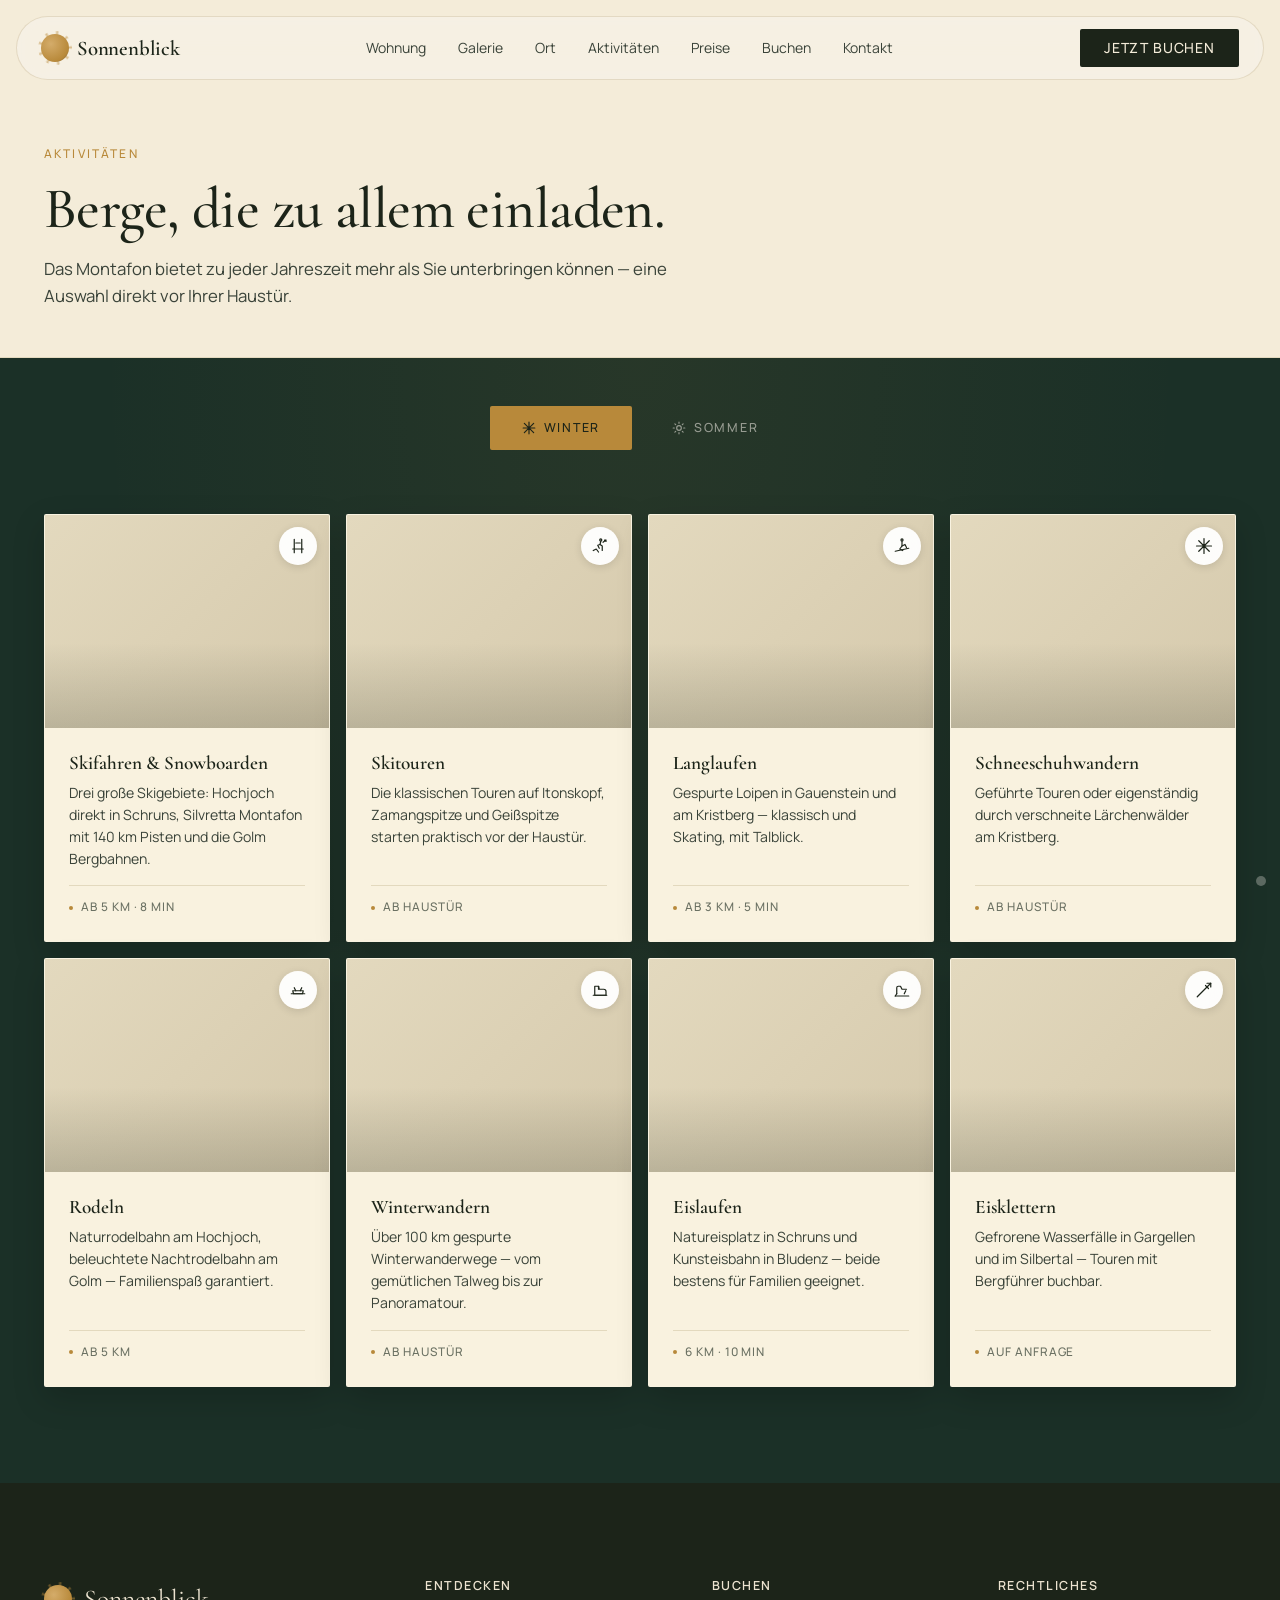
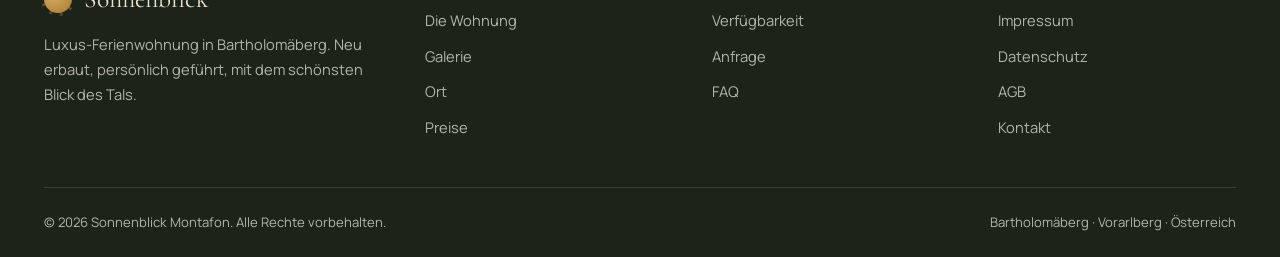
==== commit 8904cfb8: "Warme Palette zurueck, minimale Home mit eigenem Logo - Palette wieder Alpine Warm: cream, forest, g" ====
--- a/aktivitaeten/index.html
+++ b/aktivitaeten/index.html
@@ -3,7 +3,7 @@
 <head>
 <meta charset="UTF-8" />
 <meta name="viewport" content="width=device-width, initial-scale=1.0, viewport-fit=cover" />
-<meta name="theme-color" content="#23271F" />
+<meta name="theme-color" content="#1C2419" />
 <meta name="description" content="Aktivitäten im Montafon — Winter und Sommer rund um die Ferienwohnung Sonnenblick in Bartholomäberg." />
 <title>Aktivitäten · Sonnenblick Montafon</title>
 <link rel="preconnect" href="https://fonts.googleapis.com" />
--- a/styles.css
+++ b/styles.css
@@ -3,28 +3,28 @@
    Alpine Luxury / Editorial
    ============================================================ */
 :root {
-  /* Palette — Alpine Stein: cool off-white, slate ink, sage accent */
-  --bg: #F0EFEC;
-  --bg-elev: #E8E7E2;
-  --bg-deep: #D6D5D0;
-  --bg-card: #FAFAF8;
-  --ink: #2C2E30;
-  --ink-soft: #4A4D50;
-  --ink-mute: #7A7D80;
-  --line: #D5D4CF;
-  --line-soft: #E5E4DF;
-  --forest: #3A4138;
-  --forest-deep: #23271F;
-  --wood: #6B6760;
-  --gold: #7B8267;
-  --gold-soft: #98A084;
-  --gold-tint: rgba(123, 130, 103, 0.12);
+  /* Palette — Alpine Warm: cream, deep forest, refined gold */
+  --bg: #ECE3D0;
+  --bg-elev: #F4ECD9;
+  --bg-deep: #DDD0B3;
+  --bg-card: #F9F2DF;
+  --ink: #1C2419;
+  --ink-soft: #3A4339;
+  --ink-mute: #6B7163;
+  --line: #D5C9AC;
+  --line-soft: #E3D9BE;
+  --forest: #2D4A3E;
+  --forest-deep: #1B3027;
+  --wood: #6B5840;
+  --gold: #B8893A;
+  --gold-soft: #D4AC6A;
+  --gold-tint: rgba(184, 137, 58, 0.14);
   --red: #A53A2A;
   --red-soft: rgba(165, 58, 42, 0.10);
-  --shadow-sm: 0 1px 2px rgba(28, 30, 32, 0.03), 0 1px 3px rgba(28, 30, 32, 0.05);
-  --shadow-md: 0 4px 12px rgba(28, 30, 32, 0.05), 0 2px 4px rgba(28, 30, 32, 0.04);
-  --shadow-lg: 0 16px 40px rgba(28, 30, 32, 0.08), 0 4px 12px rgba(28, 30, 32, 0.05);
-  --shadow-xl: 0 32px 80px rgba(28, 30, 32, 0.13);
+  --shadow-sm: 0 1px 2px rgba(28, 36, 25, 0.04), 0 1px 3px rgba(28, 36, 25, 0.06);
+  --shadow-md: 0 4px 12px rgba(28, 36, 25, 0.06), 0 2px 4px rgba(28, 36, 25, 0.04);
+  --shadow-lg: 0 16px 40px rgba(28, 36, 25, 0.10), 0 4px 12px rgba(28, 36, 25, 0.06);
+  --shadow-xl: 0 32px 80px rgba(28, 36, 25, 0.16);
 
   /* Typography */
   --font-serif: "Cormorant Garamond", ui-serif, Georgia, serif;
@@ -228,17 +228,17 @@
 }
 .btn-primary {
   background: var(--ink);
-  color: var(--bg);
+  color: var(--bg-elev);
 }
 .btn-primary:hover {
   background: var(--forest-deep);
 }
 .btn-gold {
-  background: var(--ink);
-  color: var(--bg);
+  background: var(--gold);
+  color: #fff;
 }
 .btn-gold:hover {
-  background: var(--forest-deep);
+  background: #A37A30;
 }
 .btn-ghost {
   background: transparent;
@@ -282,7 +282,7 @@
   left: var(--s-4);
   right: var(--s-4);
   z-index: 100;
-  background: rgba(240, 239, 236, 0.78);
+  background: rgba(245, 241, 234, 0.78);
   backdrop-filter: saturate(180%) blur(14px);
   -webkit-backdrop-filter: saturate(180%) blur(14px);
   border: 1px solid rgba(213, 201, 172, 0.6);
@@ -447,8 +447,8 @@
   position: absolute;
   inset: 0;
   background:
-    linear-gradient(180deg, rgba(28, 30, 32, 0.45) 0%, rgba(28, 30, 32, 0.15) 35%, rgba(28, 30, 32, 0.65) 100%),
-    radial-gradient(ellipse at 50% 65%, rgba(28, 30, 32, 0) 40%, rgba(28, 30, 32, 0.35) 100%);
+    linear-gradient(180deg, rgba(28, 36, 25, 0.45) 0%, rgba(28, 36, 25, 0.15) 35%, rgba(28, 36, 25, 0.65) 100%),
+    radial-gradient(ellipse at 50% 65%, rgba(28, 36, 25, 0) 40%, rgba(28, 36, 25, 0.35) 100%);
 }
 .hero-content {
   position: relative;
@@ -561,7 +561,7 @@
    ============================================================ */
 .about {
   background:
-    radial-gradient(ellipse at 80% 20%, rgba(123, 130, 103, 0.06) 0%, transparent 55%),
+    radial-gradient(ellipse at 80% 20%, rgba(184, 137, 58, 0.06) 0%, transparent 55%),
     var(--bg);
 }
 .about-grid {
@@ -723,7 +723,7 @@
   content: "";
   position: absolute;
   inset: 0;
-  background: linear-gradient(180deg, transparent 50%, rgba(28, 30, 32, 0.55) 100%);
+  background: linear-gradient(180deg, transparent 50%, rgba(28, 36, 25, 0.55) 100%);
   opacity: 0;
   transition: opacity var(--d-fast) var(--ease-out);
 }
@@ -944,24 +944,27 @@
    Activities
    ============================================================ */
 .activities {
-  background: var(--bg);
-  color: var(--ink);
+  background:
+    radial-gradient(ellipse at 50% 0%, rgba(184, 137, 58, 0.08) 0%, transparent 60%),
+    var(--forest-deep);
+  color: var(--bg);
   position: relative;
   overflow: hidden;
 }
-.activities h2 { color: var(--ink); }
-.activities .eyebrow { color: var(--ink-mute); }
-.activities .section-head p { color: var(--ink-soft); }
-.activities .activity-tab { color: var(--ink-mute); }
-.activities .activity-tab:hover { color: var(--ink); }
+.activities h2 { color: var(--bg); }
+.activities .eyebrow { color: var(--gold-soft); }
+.activities .section-head p { color: rgba(245, 241, 234, 0.65); }
+.activities .divider { background: var(--gold-soft); }
+.activities .activity-tab { color: rgba(245, 241, 234, 0.55); }
+.activities .activity-tab:hover { color: var(--bg); }
 .activities .activity-tab.active {
-  background: var(--ink);
-  color: var(--bg);
+  background: var(--gold);
+  color: var(--ink);
 }
 .activities .activity-card {
   background: var(--bg-card);
-  border: 1px solid var(--line-soft);
-  box-shadow: none;
+  border-color: rgba(255, 255, 255, 0.06);
+  box-shadow: 0 12px 32px rgba(0, 0, 0, 0.18);
   color: var(--ink);
 }
 .activities .activity-card h3 { color: var(--ink); }
@@ -1043,7 +1046,7 @@
   content: "";
   position: absolute;
   inset: 0;
-  background: linear-gradient(180deg, rgba(28, 30, 32,0) 60%, rgba(28, 30, 32,0.18) 100%);
+  background: linear-gradient(180deg, rgba(28, 36, 25,0) 60%, rgba(28, 36, 25,0.18) 100%);
   pointer-events: none;
 }
 .activity-icon-badge {
@@ -1222,12 +1225,12 @@
    ============================================================ */
 .prices {
   background:
-    radial-gradient(ellipse at 50% 100%, rgba(123, 130, 103, 0.06) 0%, transparent 60%),
+    radial-gradient(ellipse at 50% 100%, rgba(184, 137, 58, 0.06) 0%, transparent 60%),
     var(--forest-deep);
   color: var(--bg);
 }
 .prices h2 { color: var(--bg); }
-.prices .section-head p { color: rgba(240, 239, 236, 0.7); }
+.prices .section-head p { color: rgba(245, 241, 234, 0.7); }
 .prices-table {
   background: rgba(255, 255, 255, 0.04);
   border-radius: var(--r-lg);
@@ -1250,7 +1253,7 @@
   font-size: 0.78rem;
   letter-spacing: 0.1em;
   text-transform: uppercase;
-  color: rgba(240, 239, 236, 0.55);
+  color: rgba(245, 241, 234, 0.55);
 }
 .price-name {
   font-family: var(--font-serif);
@@ -1260,7 +1263,7 @@
 .price-row.header .price-name { font-family: var(--font-sans); font-size: 0.78rem; font-weight: 500; }
 .price-period {
   font-size: 0.85rem;
-  color: rgba(240, 239, 236, 0.6);
+  color: rgba(245, 241, 234, 0.6);
   text-align: right;
 }
 .price-amount {
@@ -1271,13 +1274,13 @@
   text-align: right;
   white-space: nowrap;
 }
-.price-row.header .price-amount { font-family: var(--font-sans); font-size: 0.78rem; color: rgba(240, 239, 236, 0.55); font-weight: 500; }
+.price-row.header .price-amount { font-family: var(--font-sans); font-size: 0.78rem; color: rgba(245, 241, 234, 0.55); font-weight: 500; }
 .price-fine {
   max-width: 880px;
   margin: var(--s-6) auto 0;
   text-align: center;
   font-size: 0.85rem;
-  color: rgba(240, 239, 236, 0.55);
+  color: rgba(245, 241, 234, 0.55);
   line-height: 1.7;
 }
 
@@ -1292,7 +1295,7 @@
    ============================================================ */
 .booking {
   background:
-    radial-gradient(ellipse at 20% 30%, rgba(123, 130, 103, 0.06) 0%, transparent 50%),
+    radial-gradient(ellipse at 20% 30%, rgba(184, 137, 58, 0.06) 0%, transparent 50%),
     var(--bg);
 }
 .booking-wrap {
@@ -1787,7 +1790,7 @@
    ============================================================ */
 .footer {
   background: var(--ink);
-  color: rgba(240, 239, 236, 0.7);
+  color: rgba(245, 241, 234, 0.7);
   padding: var(--s-9) 0 var(--s-5);
 }
 .footer-grid {
@@ -1833,7 +1836,7 @@
 }
 .footer-col a:hover { color: var(--gold-soft); }
 .footer-bottom {
-  border-top: 1px solid rgba(240, 239, 236, 0.12);
+  border-top: 1px solid rgba(245, 241, 234, 0.12);
   padding-top: var(--s-5);
   display: flex;
   justify-content: space-between;
@@ -1859,7 +1862,7 @@
   width: 10px;
   height: 10px;
   border-radius: 50%;
-  background: rgba(240, 239, 236, 0.3);
+  background: rgba(245, 241, 234, 0.3);
   z-index: 80;
   cursor: pointer;
   transition: background var(--d-fast), transform var(--d-fast);
@@ -2363,7 +2366,7 @@
   font-size: 0.75rem;
   font-weight: 500;
   letter-spacing: 0.22em;
-  color: var(--ink-mute);
+  color: var(--gold);
   text-transform: uppercase;
 }
 .home-tile h3 {
@@ -2415,7 +2418,7 @@
   border-bottom-color: var(--bg);
 }
 .home-tile-feature p {
-  color: rgba(240, 239, 236, 0.75);
+  color: rgba(245, 241, 234, 0.75);
 }
 .home-tile-feature .home-tile-num {
   color: var(--gold-soft);
@@ -2441,7 +2444,7 @@
   background: var(--bg-elev);
   border-bottom: 1px solid var(--line-soft);
 }
-.subpage-hero .eyebrow { color: var(--ink-mute); }
+.subpage-hero .eyebrow { color: var(--gold); }
 .subpage-hero h1 {
   font-family: var(--font-serif);
   font-weight: 500;
@@ -2460,4 +2463,105 @@
 }
 @media (max-width: 700px) {
   .subpage-hero { padding: calc(var(--s-8) + var(--s-5)) 0 var(--s-6); }
+}
+
+/* ============================================================
+   HOME — minimal hero-only layout
+   ============================================================ */
+.home-min { overflow: hidden; }
+.home-min .hero { min-height: 100vh; height: 100dvh; }
+.home-min .hero-content {
+  display: flex;
+  flex-direction: column;
+  align-items: center;
+  justify-content: center;
+  text-align: center;
+  gap: var(--s-7);
+  padding: 0 var(--s-5);
+}
+.home-min .hero-media::after {
+  background: linear-gradient(180deg, rgba(28, 36, 25, 0.30) 0%, rgba(28, 36, 25, 0.55) 100%);
+}
+
+/* Brand stack: mark + name + tagline */
+.brand-stack {
+  display: flex;
+  flex-direction: column;
+  align-items: center;
+  color: var(--bg);
+}
+.brand-mark {
+  width: clamp(160px, 22vw, 240px);
+  height: auto;
+  color: rgba(245, 241, 234, 0.95);
+  margin-bottom: var(--s-5);
+  filter: drop-shadow(0 2px 12px rgba(0, 0, 0, 0.18));
+}
+.brand-name {
+  font-family: var(--font-serif);
+  font-weight: 500;
+  font-size: clamp(2.6rem, 7.5vw, 5.5rem);
+  line-height: 1;
+  letter-spacing: 0.22em;
+  color: var(--bg);
+  text-shadow: 0 2px 24px rgba(0, 0, 0, 0.25);
+  text-indent: 0.22em;
+}
+.brand-sub {
+  font-family: var(--font-sans);
+  font-weight: 400;
+  font-size: clamp(0.7rem, 1vw, 0.82rem);
+  letter-spacing: 0.32em;
+  text-transform: uppercase;
+  color: rgba(245, 241, 234, 0.78);
+  margin-top: var(--s-4);
+  text-indent: 0.32em;
+}
+.brand-sub::before, .brand-sub::after {
+  content: "";
+  display: inline-block;
+  width: 22px;
+  height: 1px;
+  background: rgba(245, 241, 234, 0.5);
+  vertical-align: middle;
+  margin: 0 var(--s-3);
+}
+.home-min .hero-cta-only {
+  display: flex;
+  justify-content: center;
+}
+.home-min .hero-cta-only .btn {
+  padding: var(--s-4) var(--s-7);
+  font-size: 0.82rem;
+  letter-spacing: 0.18em;
+}
+@media (max-width: 600px) {
+  .brand-sub::before, .brand-sub::after { width: 14px; margin: 0 var(--s-2); }
+  .home-min .hero-content { gap: var(--s-6); }
+}
+
+/* Transparent nav variant for the minimal home */
+.nav-transparent {
+  background: transparent;
+  border-bottom: none;
+}
+.nav-transparent .nav-logo,
+.nav-transparent .nav-links a,
+.nav-transparent .nav-cta {
+  color: var(--bg);
+}
+.nav-transparent .nav-links a:hover { color: var(--gold-soft); }
+.nav-transparent .nav-cta {
+  background: rgba(245, 241, 234, 0.12);
+  border: 1px solid rgba(245, 241, 234, 0.35);
+  color: var(--bg);
+  backdrop-filter: blur(10px);
+}
+.nav-transparent .nav-cta:hover {
+  background: var(--bg);
+  color: var(--ink);
+}
+.nav-transparent.scrolled {
+  background: rgba(28, 36, 25, 0.85);
+  backdrop-filter: blur(12px);
 }
